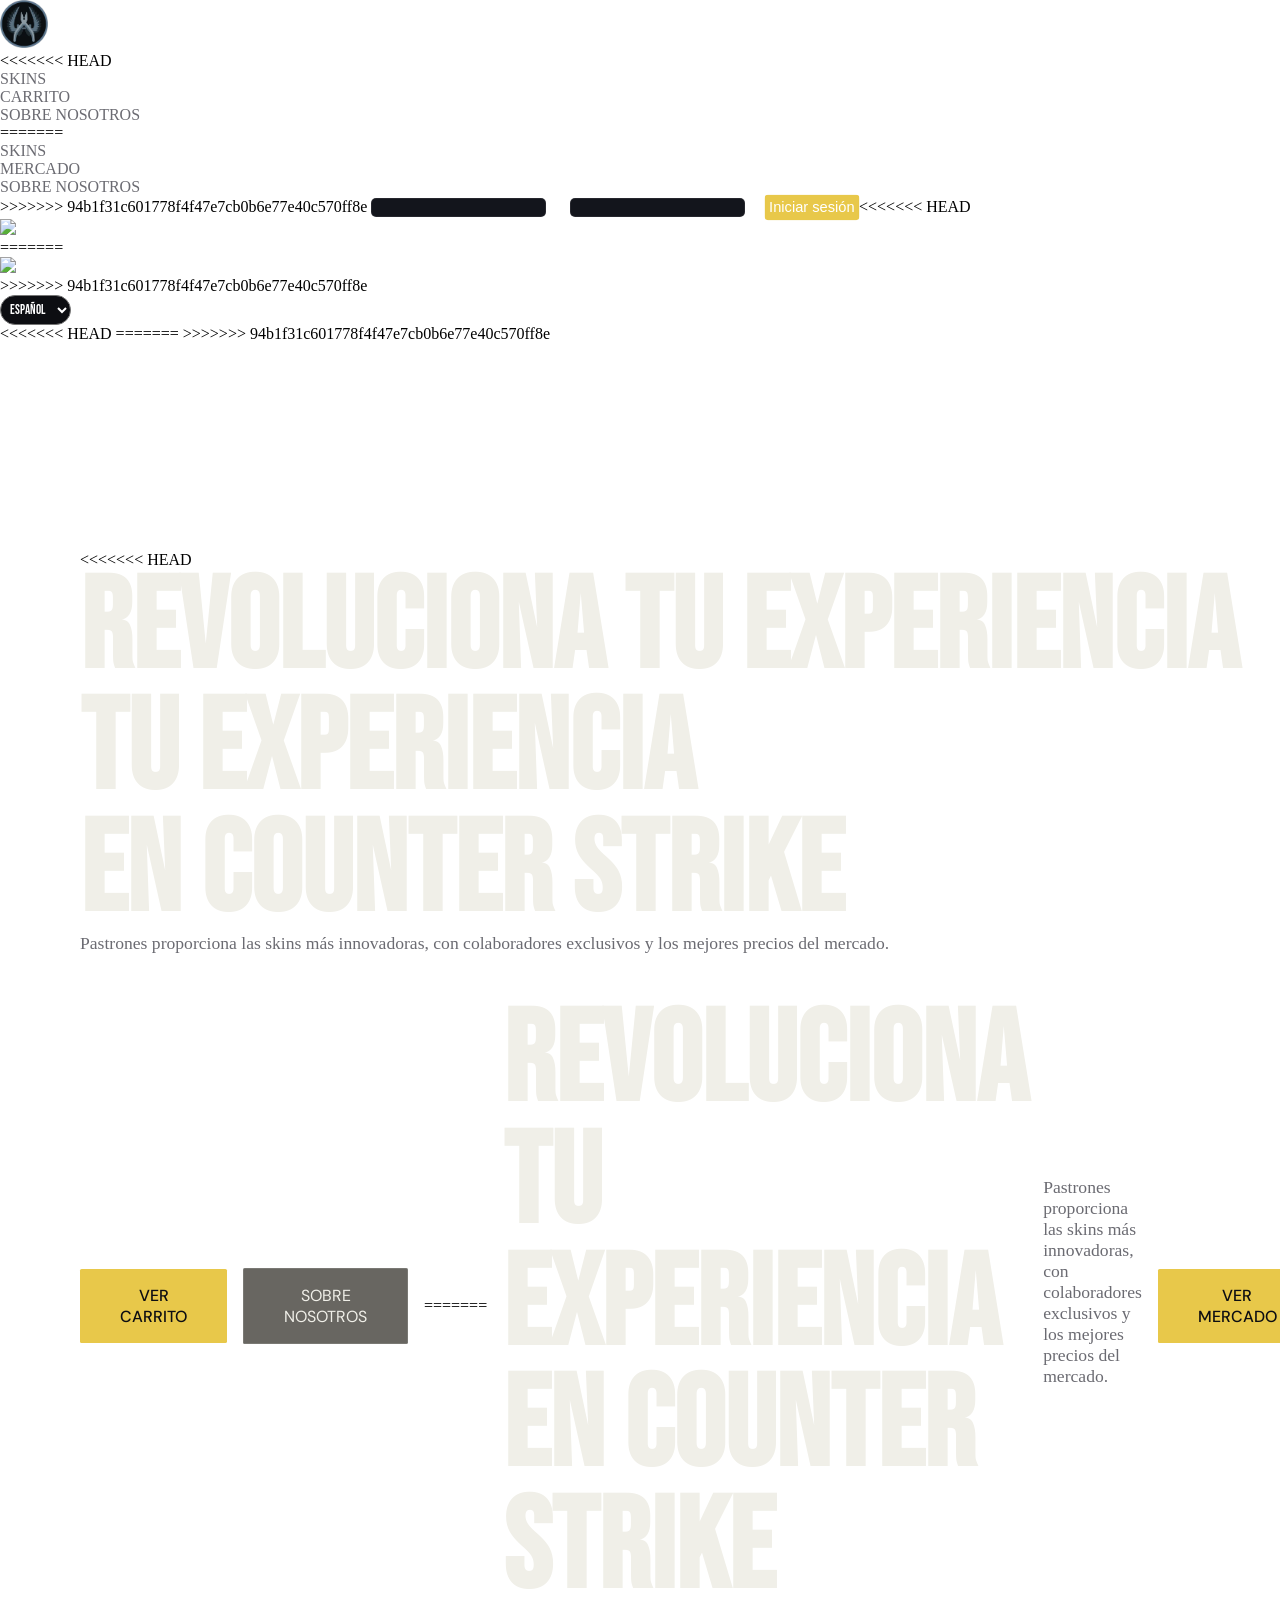
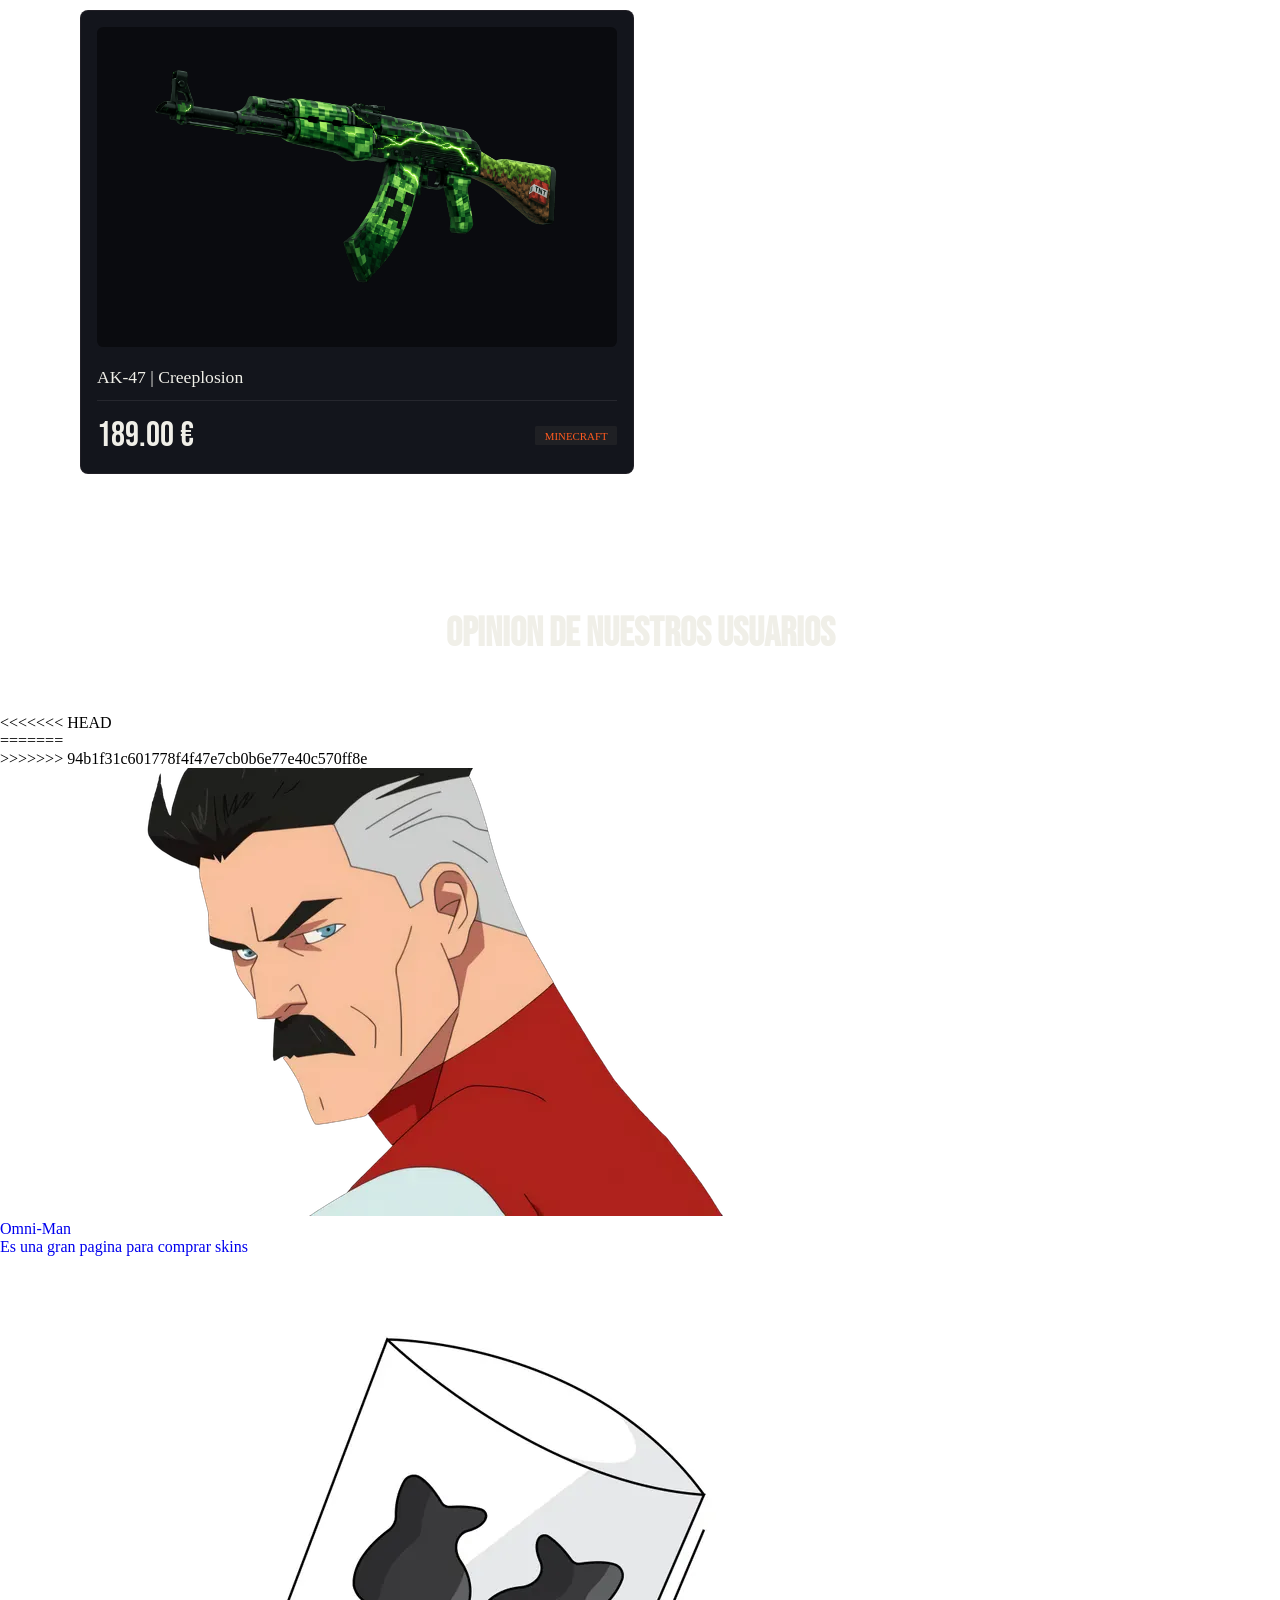
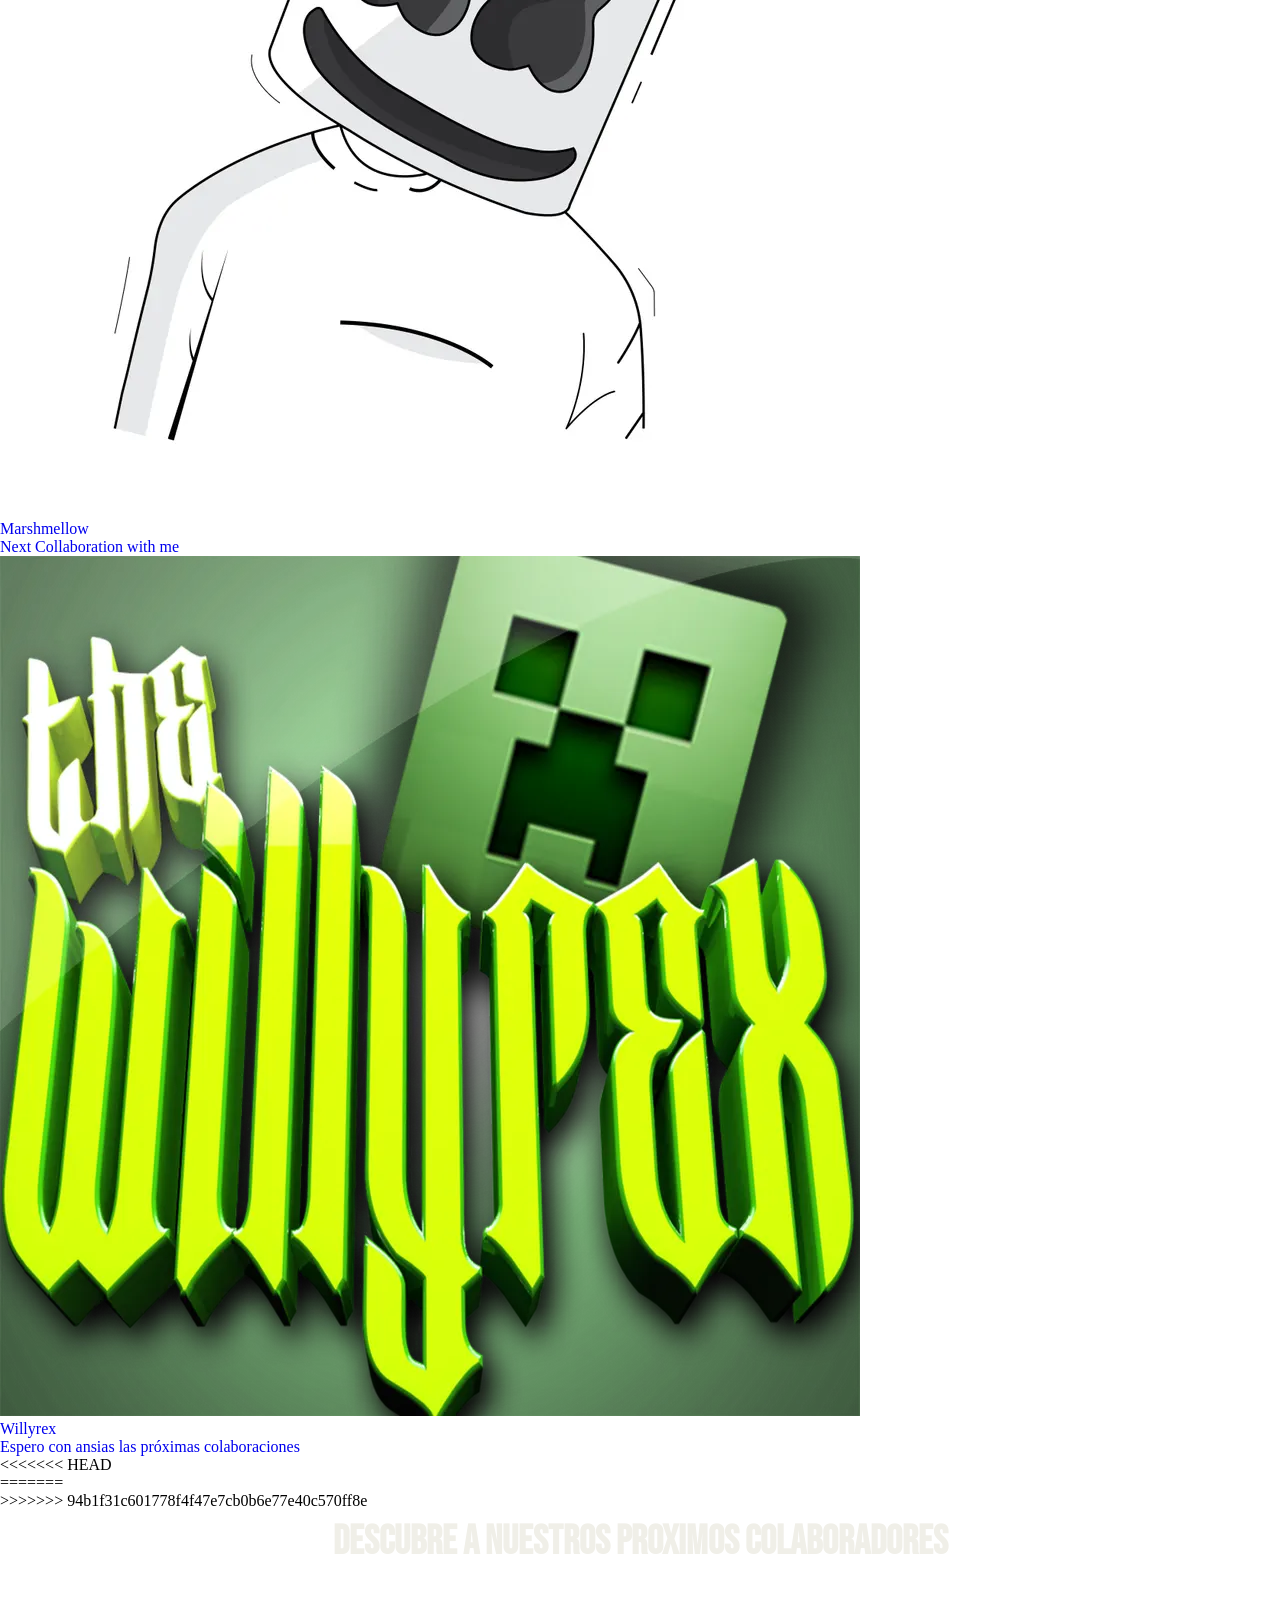
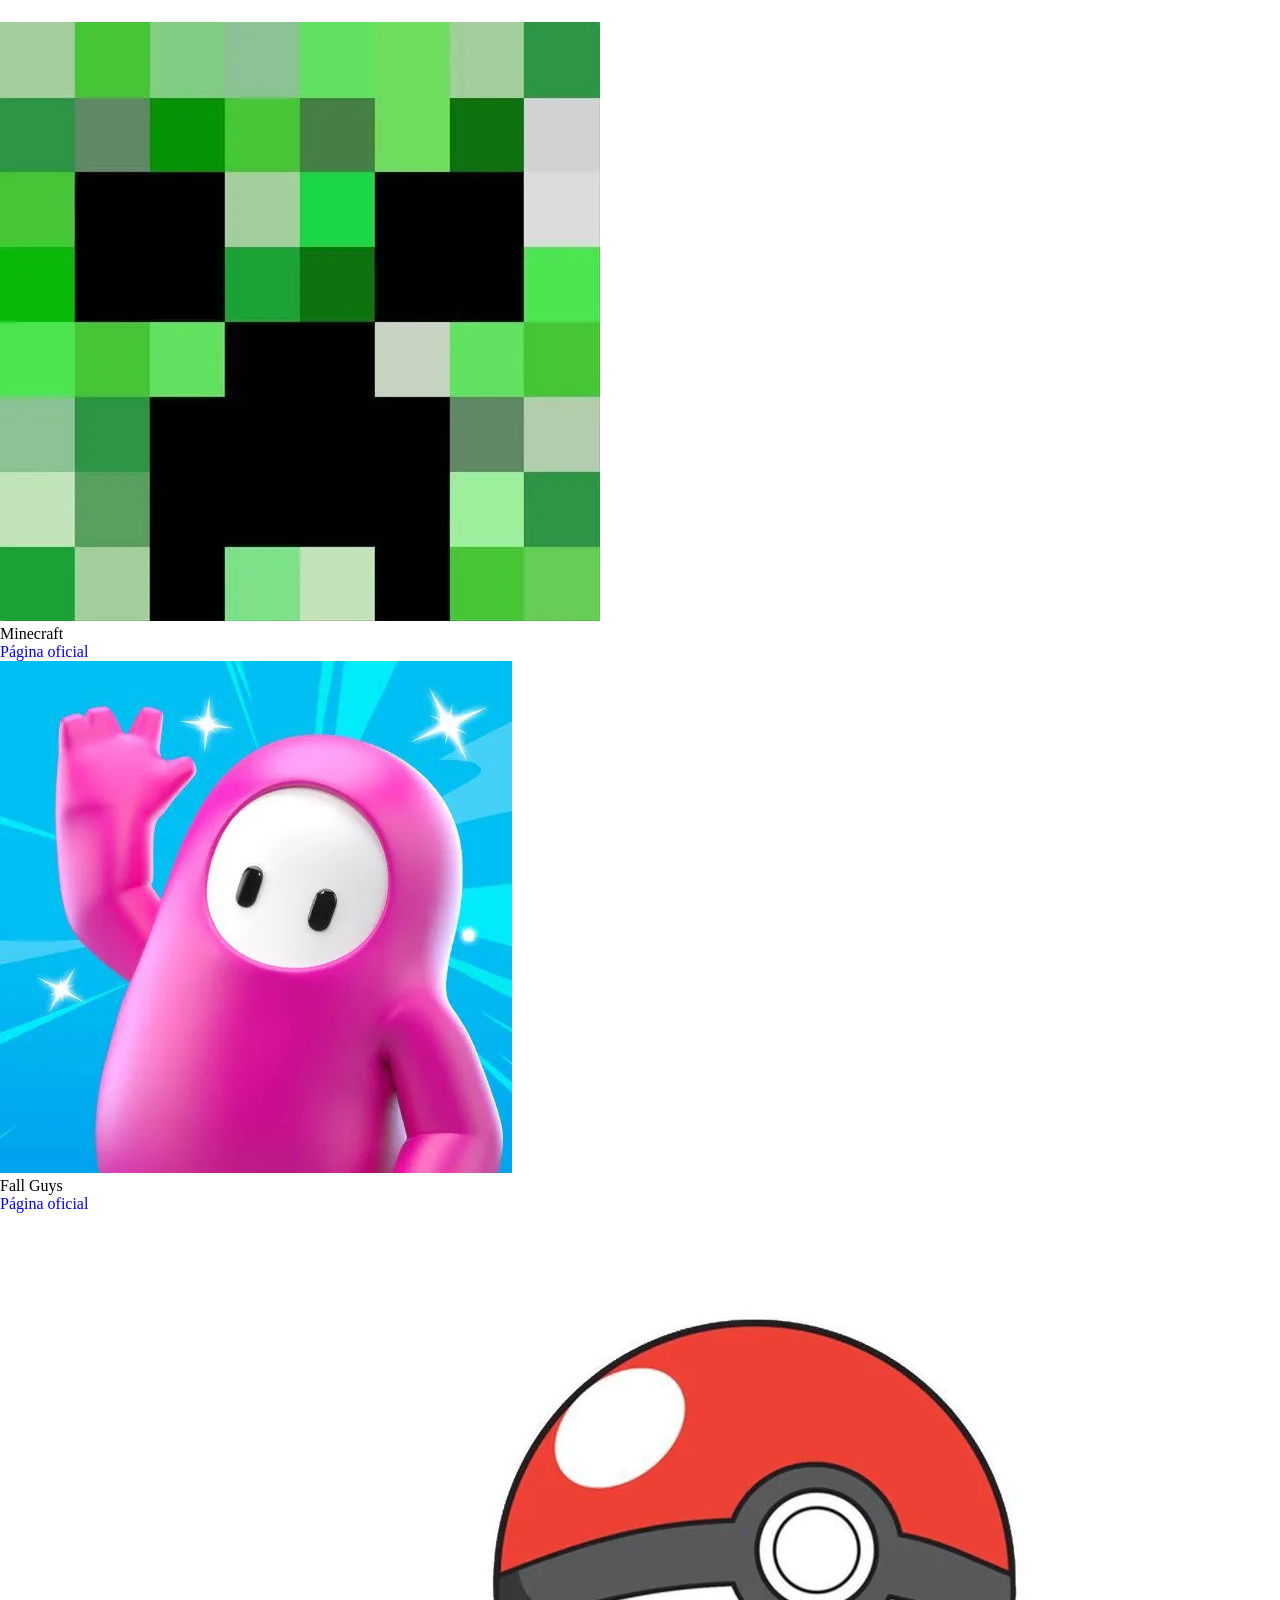
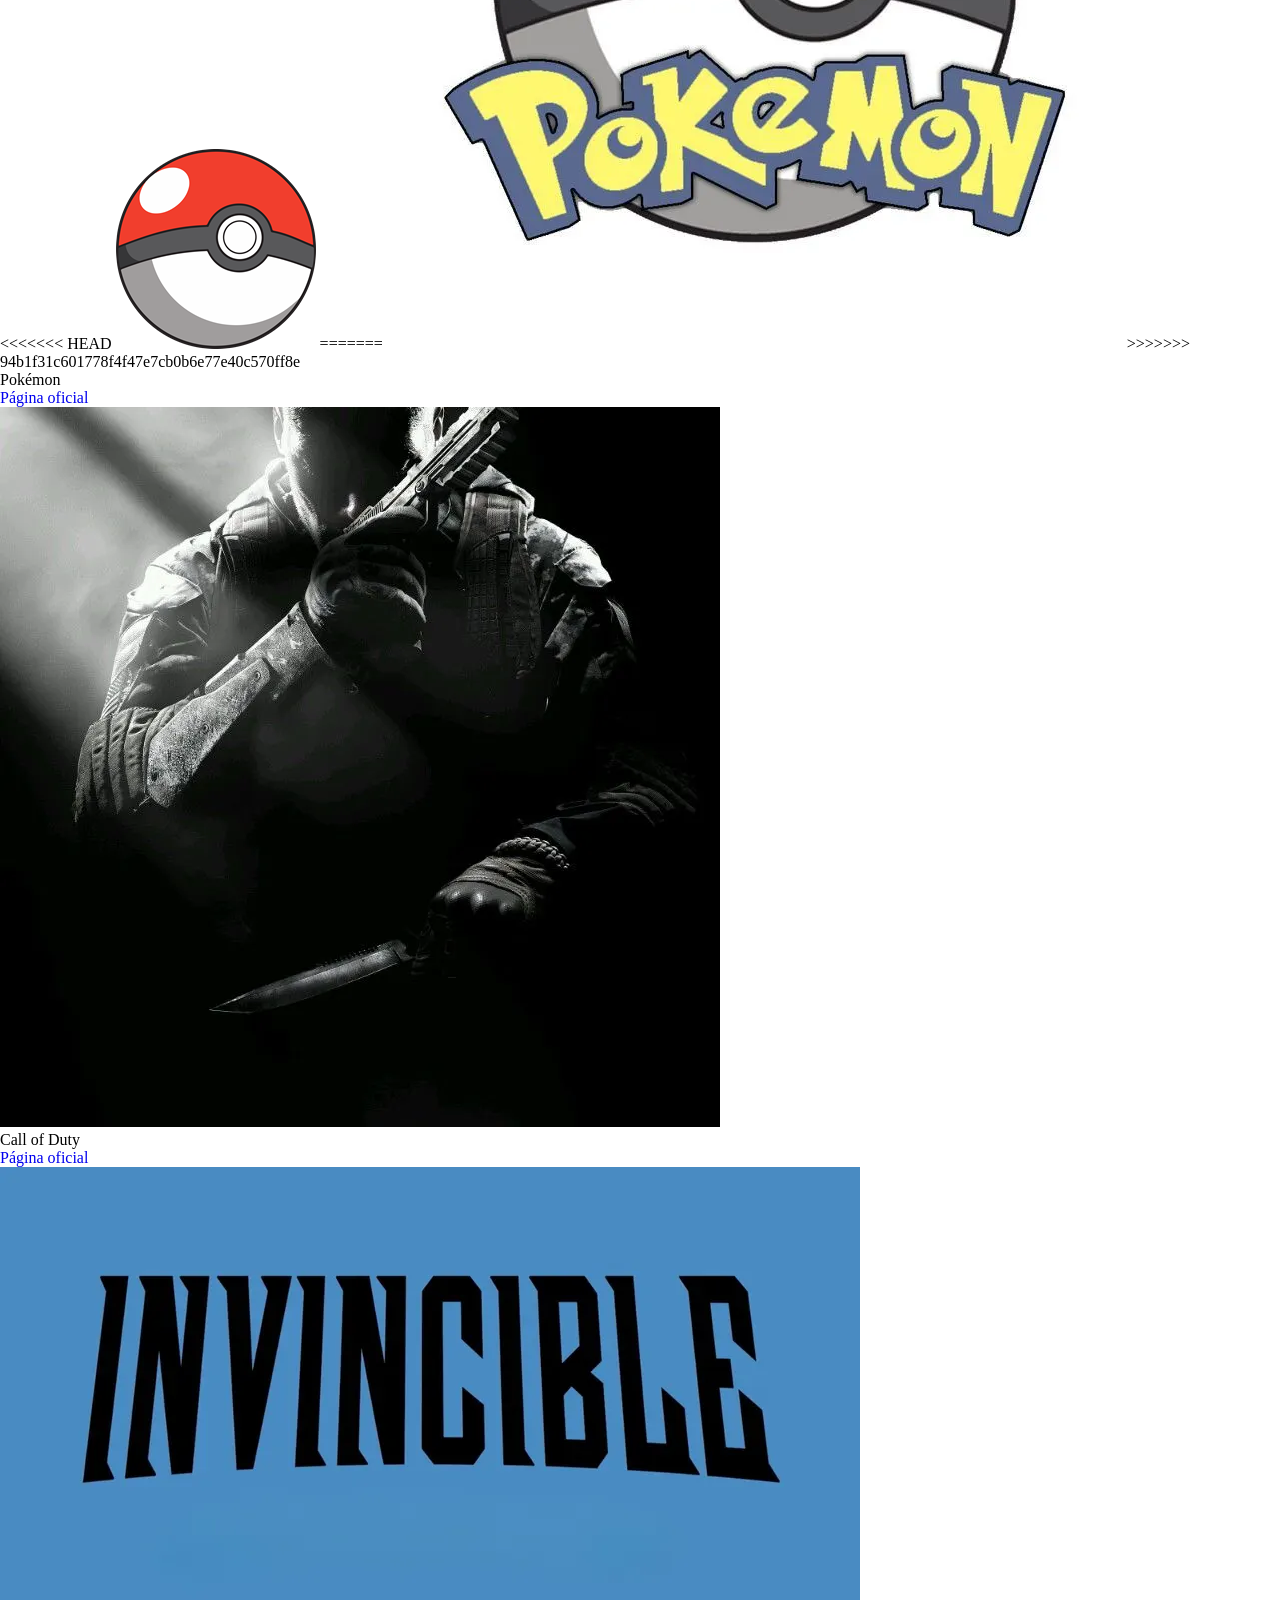
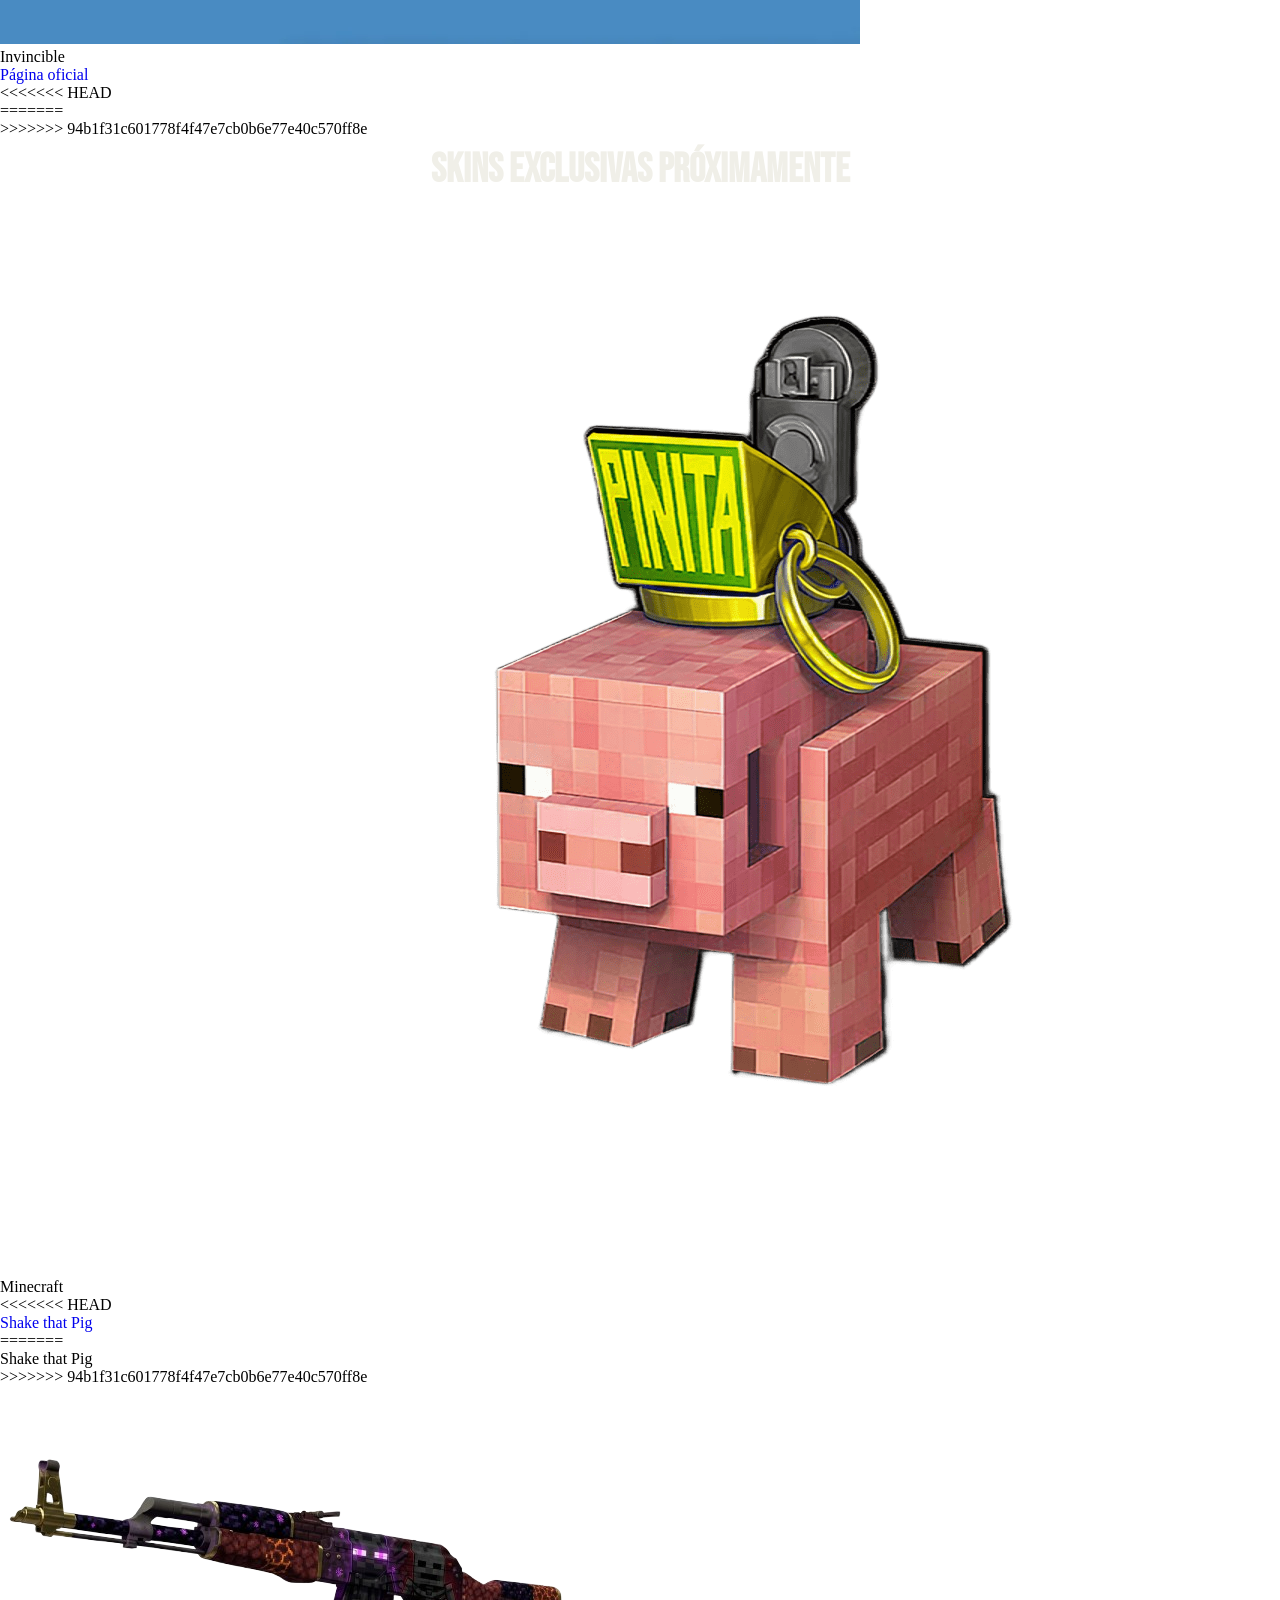
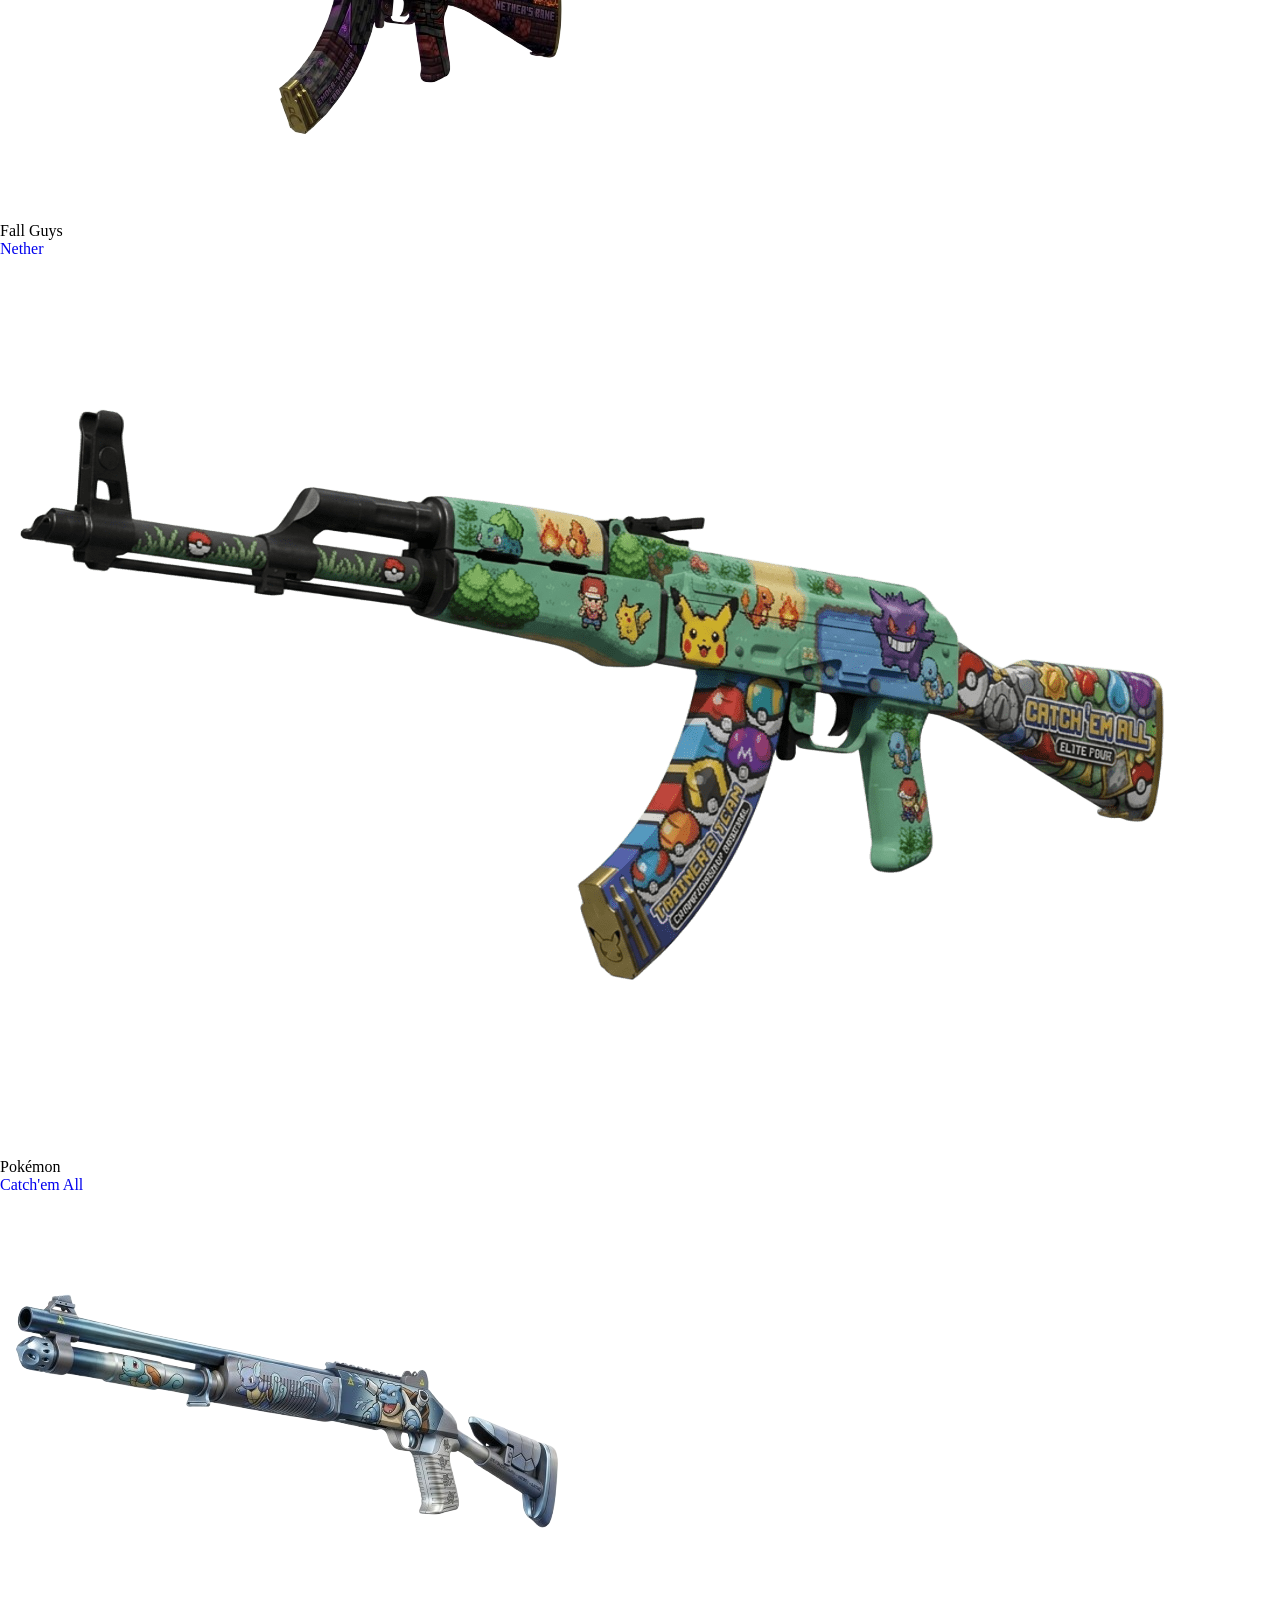
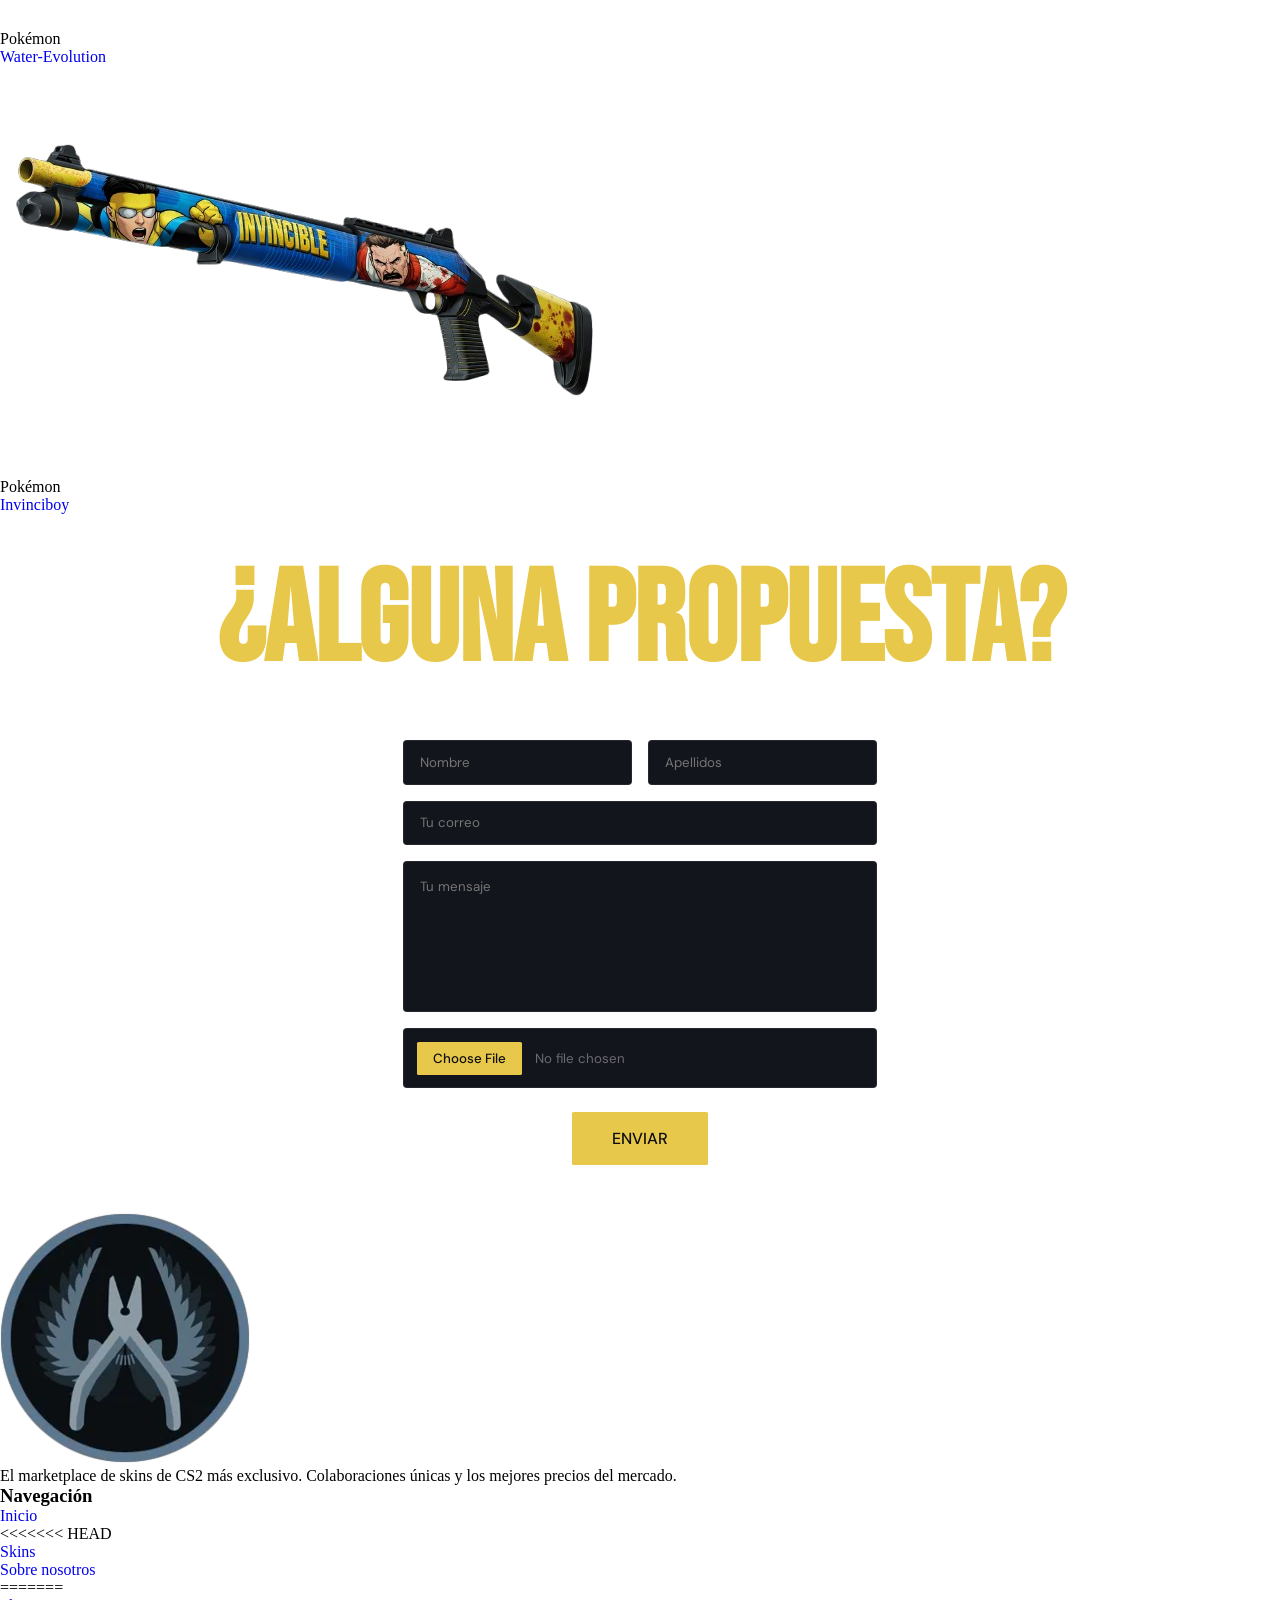
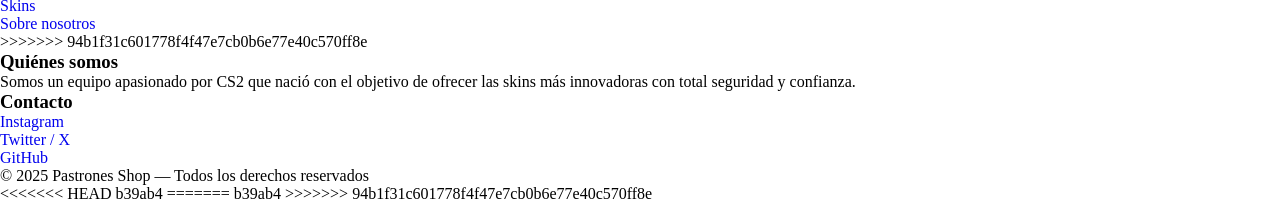
==== Downloads/HTML-Final-Project-master/index.html @ cab1a694 "Actualización del proyecto" ====
<!DOCTYPE html>
<html lang="es">

<head>
    <meta charset="UTF-8">
    <meta name="viewport" content="width=device-width, initial-scale=1.0">
    <title>Pastrones Shop</title>
    <link rel="stylesheet" href="CSS/css.css">
    <link rel="icon" type="image/png" sizes="32x32" href="img/icon/favicon.webp">
    <script src="JS/javascript.js" defer></script>
</head>

<body>
    <header>
        <a href="index.html"><img src="img/icon/favicon.webp" alt="Logo"></a>
        <nav>
            <ul>
<<<<<<< HEAD
                <li><a href="skins.html">Skins</a></li>
                <li><a href="carrito.html">Carrito</a></li>
                <li><a href="nosotros.html">Sobre nosotros</a></li>
=======
            
                <li><a href="skins.html">Skins</a></li>
                <li><a href="mercado.html">Mercado</a></li>
                <li><a href="Nostros.html">Sobre nosotros</a></li>
>>>>>>> 94b1f31c601778f4f47e7cb0b6e77e40c570ff8e
                <form id="iniciar-sesion" name="iniciar-sesion" method="post">
                    <input type="text" id="usuario">
                    <input type="password" id="contraseña-usuario" name="contraseña-usuario">
                    <button type="submit" id="boton-formulario">Iniciar sesión</button>
                </form>
<<<<<<< HEAD
                <li><a href="login.html"><img class="img-icon-sesion"
                            src="https://images.icon-icons.com/2483/PNG/512/user_icon_149851.png"></a></li>
=======
                <li><a href="Login.html"><img class="img-icon-sesion" src="https://images.icon-icons.com/2483/PNG/512/user_icon_149851.png"></a></li>
>>>>>>> 94b1f31c601778f4f47e7cb0b6e77e40c570ff8e
                <li><select name="idioma" id="idioma">
                        <option value="Español">Español</option>
                        <option value="Catalán">Catalán</option>
                        <option value="Jápones">JaDponés</option>
                        <option value="Inglés">Inglés</option>
                    </select>
                </li>
<<<<<<< HEAD
=======
                
>>>>>>> 94b1f31c601778f4f47e7cb0b6e77e40c570ff8e
            </ul>
        </nav>
    </header>

    <main>
        <section class="home-principal">
            <div>
<<<<<<< HEAD
                <h1 class="descripcion-home">Revoluciona tu Experiencia</h1>
                <h1 class="descripcion-home">tu Experiencia </h1>
                <h1 class="descripcion-home">en Counter Strike</h1>
                <p class="descripcion">Pastrones proporciona las skins más innovadoras, con colaboradores exclusivos y
                    los mejores precios del mercado.</p>
                <div class="botones">
                    <a href="carrito.html"><button class="btn-principal">Ver carrito</button></a>
                    <a href="nosotros.html"><button class="btn-secundario">Sobre nosotros</button></a>
=======
                <h1 class="descripcion-home">Revoluciona <br> tu Experiencia<br>en Counter Strike</h1>
                <p class="descripcion">Pastrones proporciona las skins más innovadoras, con colaboradores exclusivos y
                    los mejores precios del mercado.</p>
                <div class="botones">
                    <a href="mercado.html"><button class="btn-principal">Ver mercado</button></a>
                    <a href="Nostros.html"><button class="btn-secundario">Sobre nosotros</button></a>
>>>>>>> 94b1f31c601778f4f47e7cb0b6e77e40c570ff8e
                </div>
            </div>
            <div class="skin-arma">
                <div class="skin-imagen">
                    <img src="img/Skins-AK47/Creeplosion.png" alt="AK-47 Asiimov">
                </div>
                <p>AK-47 | Creeplosion</p>
                <div class="skin-descripcion">
                    <p class="skin-precio"> 189.00 €</p>
                    <p class="skin-colaboración">Minecraft</p>
                </div>
            </div>
        </section>

        <section class="opinion-usuarios">
            <h3 class="titulo">Opinion de nuestros usuarios</h3>
<<<<<<< HEAD
            <div class="div-flex-usuarios">
=======
            <div class="panel-flex-usuarios">
>>>>>>> 94b1f31c601778f4f47e7cb0b6e77e40c570ff8e
                <a href="https://www.primevideo.com/detail/0K677J96WQ96K6UY6BL15O70CO">
                    <div class="celda-usuario">
                        <div class="usuario-opinion">
                            <div class="usuario-header">
                                <img class="icono" src="img/Icono-usuarios/Omni-Man.webp" alt="">
                                <p>Omni-Man</p>
                            </div>
                            <p class="usuario-comentario">Es una gran pagina para comprar skins</p>
                        </div>
                    </div>
                </a>
                <a href="https://www.marshmellomusic.com/">
                    <div class="celda-usuario">
                        <div class="usuario-opinion">
                            <div class="usuario-header">
                                <img class="icono" src="img/Icono-usuarios/Marshmellow.webp" alt="">
                                <p>Marshmellow</p>
                            </div>
                            <p class="usuario-comentario">Next Collaboration with me</p>
                        </div>
                    </div>
                </a>
                <a href="https://www.youtube.com/TheWillyrex">
                    <div class="celda-usuario">
                        <div class="usuario-opinion">
                            <div class="usuario-header">
                                <img class="icono" src="img/Icono-usuarios/Willyrex.webp" alt="icono">
                                <p>Willyrex</p>
                            </div>
                            <p class="usuario-comentario">Espero con ansias las próximas colaboraciones</p>
                        </div>
                    </div>
                </a>
        </section>



        <section>
<<<<<<< HEAD
            <div class="div-flex">
=======
            <div class="panel-flex">
>>>>>>> 94b1f31c601778f4f47e7cb0b6e77e40c570ff8e
                <h3 class="titulo">Descubre a nuestros proximos colaboradores</h3>
                <div class="flex-colaboradores">
                    <div></div>
                    <div class="colaboradores">
                        <img class="imagenes" src="img/Minecraft.webp" alt="Colaborador 1">
                        <p>Minecraft</p>
                        <a href="https://www.minecraft.net/es-es" target="_blank">
                            <p>Página oficial</p>
                        </a>
                    </div>
                    <div class="colaboradores">
                        <img class="imagenes" src="img/FallGuys.webp" alt="Colaborador 2">
                        <p>Fall Guys</p>
                        <a href="https://www.fallguys.com/es-ES" target="_blank">
                            <p>Página oficial</p>
                        </a>
                    </div>
                    <div class="colaboradores">
<<<<<<< HEAD
                        <img class="imagenes" src="img/pokemon_logo_PNG12.png" alt="Colaborador 3">
=======
                        <img class="imagenes" src="img/Pokémon.webp" alt="Colaborador 3">
>>>>>>> 94b1f31c601778f4f47e7cb0b6e77e40c570ff8e
                        <p>Pokémon</p>
                        <a href="https://www.pokemon.com/es" target="_blank">
                            <p>Página oficial</p>
                        </a>
                    </div>
                    <div class="colaboradores">
                        <img class="imagenes" src="img/CallOfDutty.webp" alt="Colaborador 4">
                        <p>Call of Duty</p>
                        <a href="https://www.callofduty.com/es" target="_blank">
                            <p>Página oficial</p>
                        </a>
                    </div>
                    <div class="colaboradores">
                        <img class="imagenes" src="img/Invincible.webp" alt="Colaborador 5">
                        <p>Invincible</p>
                        <a href="https://www.skybound.com/invincible" target="_blank">
                            <p>Página oficial</p>
                        </a>
                    </div>
                </div>
            </div>
        </section>

        <section>
<<<<<<< HEAD
            <div class="sasd-flex">
=======
            <div class="panel-flex">
>>>>>>> 94b1f31c601778f4f47e7cb0b6e77e40c570ff8e
                <h3 class="titulo">Skins exclusivas próximamente</h3>
                <div class="flex-colaboradores">
                    <div></div>
                    <div class="colaboradores">
                        <img class="imagenes" src="img/Skin-Llavero/Pig.png" alt="Proxima Skin 1">
                        <p>Minecraft</p>
<<<<<<< HEAD
                        <a href="https://www.minecraft.net/es-es" target="_blank">
                            <p>Shake that Pig</p>
                        </a>
=======
                        <a href="https://www.minecraft.net/es-es" target="_blank"></a>
                        <p>Shake that Pig</p></a>
>>>>>>> 94b1f31c601778f4f47e7cb0b6e77e40c570ff8e
                    </div>
                    <div class="colaboradores">
                        <img class="imagenes" src="img/Skins-AK47/NetherBang.png" alt="Proxima Skin 2">
                        <p>Fall Guys</p>
                        <a href="https://www.fallguys.com/es-ES" target="_blank">
                            <p>Nether</p>
                        </a>
                    </div>
                    <div class="colaboradores">
                        <img class="imagenes" src="img/Skins-AK47/Catch'em All.png" alt="Proxima Skin 3">
                        <p>Pokémon</p>
                        <a href="https://www.pokemon.com/es" target="_blank">
                            <p>Catch'em All</p>
                        </a>
                    </div>
                    <div class="colaboradores">
                        <img class="imagenes" src="img/Skin-Escopeta/Water-Evolution.png" alt="Proxima Skin 4">
                        <p>Pokémon</p>
                        <a href="https://www.pokemon.com/es" target="_blank">
                            <p>Water-Evolution</p>
                        </a>
                    </div>
                    <div class="colaboradores">
                        <img class="imagenes" src="img/Skins-AK47/Invenciboy.png" alt="Proxima Skin 4">
                        <p>Pokémon</p>
                        <a href="https://www.pokemon.com/es" target="_blank">
                            <p>Invinciboy</p>
                        </a>
                    </div>
                </div>
            </div>
        </section>
        <section>
            <form action="https://formspree.io/f/mpqodqeg" method="POST" enctype="multipart/form-data">
                <h1>¿Alguna propuesta?</h1>
                <div class="formulario">
                    <div class="formulario-fila">
                        <input type="text" name="nombre" placeholder="Nombre" required>
                        <input type="text" name="apellidos" placeholder="Apellidos" required>
                    </div>
                    <input type="email" name="email" placeholder="Tu correo" required>
                    <textarea name="mensaje" placeholder="Tu mensaje" required></textarea>
                    <input type="file" name="upload">
                </div>
                <button type="submit" class="btn-principal">Enviar</button>
            </form>
        </section>
    </main>
    <footer>
        <div class="footer-grid">
            <div class="footer-columna">
                <img src="img/icon/favicon.webp" alt="Pastro Shop">
                <p class="footer-desc">El marketplace de skins de CS2 más exclusivo. Colaboraciones únicas y los mejores
                    precios del mercado.</p>
            </div>
            <div class="footer-columna">
                <h3 class="footer-titulo-col">Navegación</h3>
                <ul class="footer-links">
                    <li><a href="index.html">Inicio</a></li>
<<<<<<< HEAD
                    <li><a href="skins.html">Skins</a></li>
                    <li><a href="nosotros.html">Sobre nosotros</a></li>
=======
                    <li><a href="mercado.html">Skins</a></li>
                    <li><a href="Nostros.html">Sobre nosotros</a></li>
>>>>>>> 94b1f31c601778f4f47e7cb0b6e77e40c570ff8e
                </ul>
            </div>
            <div class="footer-columna">
                <h3 class="footer-titulo-col">Quiénes somos</h3>
                <p class="footer-desc">Somos un equipo apasionado por CS2 que nació con el objetivo de ofrecer las skins
                    más innovadoras con total seguridad y confianza.</p>
            </div>
            <div class="footer-columna">
                <h3 class="footer-titulo-col">Contacto</h3>
                <ul class="footer-links">
                    <li><a href="#">Instagram</a></li>
                    <li><a href="#">Twitter / X</a></li>
                    <li><a href="#">GitHub</a></li>
                </ul>
            </div>
        </div>
        <div class="footer-abajo">
            <p class="footer-texto">© 2025 Pastrones Shop — Todos los derechos reservados</p>
        </div>
    </footer>
<<<<<<< HEAD
    b39ab4
=======
b39ab4
>>>>>>> 94b1f31c601778f4f47e7cb0b6e77e40c570ff8e
---- Downloads/HTML-Final-Project-master/CSS/css.css ----
@import url('https://fonts.googleapis.com/css2?family=Bebas+Neue&family=DM+Sans:wght@300;400;500&display=swap');

/*Usado en: index, mercado, nosotros, skins*/

* {
    margin: 0;
    padding: 0;
}

<<<<<<< HEAD
.main-login {
    padding: 0px;
    margin: 0;
}

footer {
    padding: 0px;
}

=======
>>>>>>> 94b1f31c601778f4f47e7cb0b6e77e40c570ff8e
body {
    background-color: #0d0e12;
    font-family: 'DM Sans', sans-serif;
    color: #f0efe8;
}

body::-webkit-scrollbar {
    display: none;
}

a {
    text-decoration: none;
}

main {
    padding-top: 5rem;
}

/*----------Header y navegación----------*/
/*Usado en: index, mercado, nosotros, skins*/
#boton-formulario {
    padding: 3px;
}

<<<<<<< HEAD
.descripcion-home:first-child {
    margin: 0px;
    padding-top: 0.7rem;
    margin-right: 1.5rem;
}

.descripcion-home {
    margin: 0px;
}

=======
>>>>>>> 94b1f31c601778f4f47e7cb0b6e77e40c570ff8e
.img-icon-sesion {
    display: none;
}

form input {
    font-family: 'DM Sans', sans-serif;
    background-color: #13151c;
    border: 1px solid rgba(255, 255, 255, 0.08);
    border-radius: 0.25rem;
    color: #f0efe8;
    font-family: 'DM Sans', sans-serif;
    padding-left: 1rem;
}

select {
    padding: 0.3rem;
    border-radius: 1.5rem;
    background-color: #0d0e12;
    color: white;
    font-family: 'Bebas Neue', sans-serif;
    cursor: pointer;
}

select>option {
    color: #ffffff;
    border-radius: 0.1rem;
    font-family: 'Bebas Neue', sans-serif;
    transition-property: color;
    transition-duration: 0.3s;
}

option:disabled {
    color: #3a3a3a;
}

.en-construccion {
    text-align: center;
    animation-name: aparecer;
    animation-duration: 0.8s;
    animation-timing-function: ease;
    animation-fill-mode: both;
<<<<<<< HEAD
    height: 100vh;
}

.en-construccion .btn-secundario {
margin-top: 5rem;
}


=======
}

>>>>>>> 94b1f31c601778f4f47e7cb0b6e77e40c570ff8e
header {
    display: flex;
    align-items: center;
    justify-content: space-between;
    position: sticky;
    padding: 1.2rem 3rem;
    border-bottom: 1px solid rgba(255, 255, 255, 0.08);
    top: 0;
    background-color: #08090a;
    animation-name: aparecer;
    animation-duration: 0.6s;
    animation-timing-function: ease;
    animation-fill-mode: both;
    z-index: 10;
}

header img {
    width: 3rem;
}

nav ul {
<<<<<<< HEAD
    align-items: center;
=======
>>>>>>> 94b1f31c601778f4f47e7cb0b6e77e40c570ff8e
    display: flex;
    list-style: none;
    gap: 2.5rem;
}

nav a {
    color: #6b6b72;
    font-size: 1rem;
    text-transform: uppercase;
    transition-property: color;
    transition-duration: 0.3s;
}

nav a:hover {
    color: #f0efe8;
}

header #iniciar-sesion {
    display: inline;
    padding: 0;
}

header #iniciar-sesion input {
    margin-right: 20px;
    border-radius: 5px;
}

#boton-formulario {
    border-radius: 3px;
}

/*----------Sección principal (home)----------*/

.home-principal {
    display: flex;
    align-items: center;
    justify-content: space-between;
    padding: 8rem 5rem;
    animation-name: aparecer;
    animation-duration: 0.8s;
    animation-timing-function: ease;
    animation-fill-mode: both;
}

h1 {
    font-family: 'Bebas Neue', sans-serif;
    font-size: 8rem;
    line-height: 0.95;
    margin-bottom: 2rem;
    color: #f0efe8;
}

.descripcion {
    color: #6b6b72;
    font-size: 1.1rem;
    margin-bottom: 3rem;
    width: 60%;
}

/*----------Botones----------*/
/*Usado en: index, formulario*/

.botones {
    display: flex;
    gap: 1rem;
    align-items: center;
}

.btn-principal,
.btn-secundario {
    padding: 1rem 2.5rem;
    font-family: 'DM Sans', sans-serif;
    font-size: 1rem;
    text-transform: uppercase;
    border-radius: 0.1rem;
    transition-property: all;
    transition-duration: 0.3s;
    cursor: pointer;
}

.btn-principal,
#iniciar-sesion button {
    background-color: #e8c84a;
    color: #0d0e12;
    border: none;
    font-weight: 500;
}

.btn-principal:hover,
#iniciar-sesion button {
    border: 1px solid rgba(232, 200, 74, 0.3);
    scale: 1.1;
    color: #ffffff;
}

.btn-secundario {
    background-color: #686661;
    color: #f0efe8;
    border: 1px solid rgba(255, 255, 255, 0.12);
}

.btn-secundario:hover {
    border: 1px solid rgba(232, 200, 74, 0.3);
    scale: 1.1;
    color: #0d0e12;
}

/*----------Tarjeta de skin/arma----------*/
/*Usado en: index, mercado*/

.skin-arma {
    background-color: #13151c;
    border: 1px solid rgba(184, 157, 157, 0.08);
    border-radius: 0.5rem;
    padding: 1rem;
    width: 30%;
    transition-property: border, scale;
    transition-duration: 0.3s;
}

.skin-arma:hover {
    border: 1px solid rgba(232, 200, 74, 0.3);
    cursor: pointer;
    scale: 1.1;
}

.skin-imagen {
    background-color: #0a0b0f;
    border-radius: 0.4rem;
    height: 20rem;
    display: flex;
    align-items: center;
    justify-content: center;
    margin-bottom: 1.2rem;
}

.skin-imagen img {
    width: 80%;
    height: 90%;
}

.skin-arma>p {
    font-size: 1.1rem;
    color: #f0efe8;
    margin-bottom: 0.8rem;
}

.skin-descripcion {
    display: flex;
    align-items: center;
    justify-content: space-between;
    padding-top: 0.8rem;
    border-top: 1px solid rgba(255, 255, 255, 0.08);
}

.skin-precio {
    font-family: 'Bebas Neue', sans-serif;
    font-size: 2.2rem;
    color: #f0efe8;
}

.skin-colaboración {
    background-color: rgba(44, 43, 43, 0.514);
    color: #ff5a1f;
    font-size: 0.68rem;
    text-transform: uppercase;
    padding: 0.2rem 0.6rem;
    border-radius: 0.1rem;
    box-sizing: border-box;
}

/*----------Formulario----------*/
/*Usado en: index*/

form {
    display: flex;
    flex-direction: column;
    align-items: center;
    gap: 1.5rem;
    padding: 3rem;
    animation-name: aparecer;
    animation-duration: 0.8s;
    animation-timing-function: ease;
    animation-fill-mode: both;
}

form h1 {
    text-align: center;
    color: #e8c84a;
}

.formulario {
    display: flex;
    flex-direction: column;
    gap: 1rem;
    width: 40%;
}

.formulario-fila {
    display: flex;
    gap: 1rem;
    width: 100%;
}

.formulario-fila input,
.formulario input[type="email"],
.formulario textarea {
    box-sizing: border-box;
    background-color: #13151c;
    border: 1px solid rgba(255, 255, 255, 0.08);
    border-radius: 0.25rem;
    color: #f0efe8;
    font-family: 'DM Sans', sans-serif;
    padding-left: 1rem;
    width: 100%;
}

.formulario-fila input,
.formulario input[type="email"] {
    height: 2.8rem;
}

.formulario textarea {
    height: 9.4rem;
    padding-top: 1rem;
    resize: none;
}

.formulario input[type="file"] {
    box-sizing: border-box;
    color: #6b6b72;
    font-family: 'DM Sans', sans-serif;
    padding: 0.8rem;
    background-color: #13151c;
    border: 1px solid rgba(255, 255, 255, 0.08);
    border-radius: 0.25rem;
    width: 100%;
    cursor: pointer;
    transition-property: all;
    transition-duration: 0.3s;
    display: block;
}

.formulario input[type="file"]::file-selector-button {
    background-color: #e8c84a;
    color: #0d0e12;
    border: none;
    padding: 0.5rem 1rem;
    border-radius: 0.1rem;
    cursor: pointer;
    font-family: 'DM Sans', sans-serif;
    font-weight: 500;
    margin-right: 0.8rem;
    transition-property: all;
    transition-duration: 0.3s;
}

.formulario input[type="file"]::file-selector-button:hover {
    background-color: #f0efe8;
    color: #0d0e12;
    scale: 1.1;
}

.titulo {
    font-family: 'Bebas Neue', sans-serif;
    font-size: 2.5rem;
    padding: 0.5rem;
    color: #f0efe8;
    text-align: center;
    margin-bottom: 3rem;
}

<<<<<<< HEAD
.div-flex {
=======
.panel-flex {
>>>>>>> 94b1f31c601778f4f47e7cb0b6e77e40c570ff8e
    padding: 2rem;
    border-top: 1px solid rgba(255, 255, 255, 0.06);
    animation-name: aparecer;
    animation-duration: 0.8s;
    animation-timing-function: ease;
    animation-fill-mode: both;
    width: 100%;
}

<<<<<<< HEAD
.div-flex-skins {
    display: flex;
    flex-wrap: wrap;
=======
.panel-flex-skins {
    display: flex;
    grid-template-columns: 1fr 1fr 1fr 1fr;
    flex-wrap: wrap;

>>>>>>> 94b1f31c601778f4f47e7cb0b6e77e40c570ff8e
    gap: 2rem;
    padding: 2rem 3rem 2rem 3rem;
    width: 69%;
    border-top: 1px solid rgba(255, 255, 255, 0.06);
    animation-name: aparecer;
    animation-duration: 0.8s;
    animation-timing-function: ease;
    animation-fill-mode: both;
}



.colaboradores-principal {
    animation-name: aparecer;
    animation-duration: 0.8s;
    animation-timing-function: ease;
    animation-fill-mode: both;
}

/*----------Sección de opiniones de usuarios----------*/
/*Usado en: index*/

<<<<<<< HEAD
.div-flex-usuarios {
=======
.panel-flex-usuarios {
>>>>>>> 94b1f31c601778f4f47e7cb0b6e77e40c570ff8e
    border-top: 1px solid rgba(255, 255, 255, 0.06);
    display: flex;
    flex-wrap: wrap;
    flex-direction: row;
    gap: 1.5rem;
    padding: 2rem 5rem;
    justify-content: center;
    animation-name: aparecer;
    animation-duration: 0.8s;
    animation-timing-function: ease;
    animation-fill-mode: both;
}

.celda-usuario {
    align-self: center;
    background-color: #13151c;
    border: 1px solid rgba(255, 255, 255, 0.06);
    border-radius: 0.5rem;
    padding: 2rem;
    margin: 1.25rem;
    width: 12.5rem;
    transition-property: all;
    transition-duration: 0.3s;
}

.celda-usuario:hover {
    border: 1px solid rgba(232, 200, 74, 0.3);
    cursor: pointer;
    scale: 1.1;
}

.usuario-opinio,
.usuario-header {
    display: flex;
    flex-direction: column;
    gap: 0.5rem;
}

.usuario-header img {
    width: 2.8rem;
    height: 2.8rem;
    border-radius: 50%;
}

.usuario-header p {
    color: #f0efe8;
    font-weight: 500;
    margin: 0;
    padding: 0;
}

.usuario-comentario {
    color: #6b6b72;
    margin: 0;
    padding: 0;
    text-transform: none;
}

/*----------Sección de colaboradores----------*/
/*Se usa en: index*/

.flex-colaboradores {
    display: flex;
    flex-wrap: wrap;
    gap: 0.5rem;
    align-items: center;
    justify-content: center;
}

.colaboradores {
    background-color: #13151c;
    border: 1px solid rgba(255, 255, 255, 0.06);
    border-radius: 0.5rem;
    padding: 2rem;
    margin: 1.25rem;
    text-align: center;
    transition-property: all;
    transition-duration: 0.3s;
}

.colaboradores:hover {
    border: 1px solid rgba(232, 200, 74, 0.3);
    cursor: pointer;
    scale: 0.9;
}

.colaboradores p {
    text-transform: uppercase;
    font-family: 'DM Sans', sans-serif;
    color: #f0efe8;
    padding: 1.25rem;
}

.colaboradores p:last-child {
    transition-property: all;
    transition-duration: 0.3s;
    padding: 0;
}

.colaboradores p:last-child:hover {
    scale: 0.9;
}

.colaboradores .imagenes {
    width: 18.75rem;
    height: 18.75rem;
}

.pagina-colaboradores {
    color: #f0efe8;
    padding: 1.25rem;
}

/*----------Sobre nosotros----------*/
/*Se usa en: nosotros*/

.descripcion-empresa {
    display: grid;
    grid-template-columns: repeat(2, 1fr);
    animation-name: aparecer;
    animation-duration: 0.8s;
    animation-timing-function: ease;
    animation-fill-mode: both;
    padding-left: 25%;
    margin-bottom: 7.5rem;
}

.descripcion-empresa p {
    width: 55%;
}

.descripcion-empresa p:nth-last-child(2) {
    margin-top: 4.5rem;
}

.nosotros-title {
    color: #e8c84a;
    text-align: center;
    animation-name: aparecer;
    animation-duration: 0.8s;
    animation-timing-function: ease;
    animation-fill-mode: both;
}

.flex-fundadores {
    display: flex;
    justify-content: center;
    flex-flow: row wrap;
<<<<<<< HEAD
    margin-bottom: 15rem;
=======
>>>>>>> 94b1f31c601778f4f47e7cb0b6e77e40c570ff8e
}

.flex-fundador {
    display: flex;
    flex-flow: column wrap;
    justify-content: center;
    align-items: center;
}

.flex-fundador:nth-child(1) {
    animation-name: aparecer;
    animation-duration: 0.8s;
    animation-timing-function: ease;
    animation-fill-mode: both;
    animation-delay: 0.1s;
}

.flex-fundador:nth-child(2) {
    animation-name: aparecer;
    animation-duration: 0.8s;
    animation-timing-function: ease;
    animation-fill-mode: both;
    animation-delay: 0.3s;
}

.flex-fundadores img {
    padding: 1.25rem;
    border: 1px solid rgb(186, 167, 167);
    width: 9.4rem;
    height: 9.4rem;
    border-style: dashed;
    border-radius: 50%;
    animation-name: aparecer;
    animation-duration: 0.8s;
    animation-timing-function: ease;
    animation-fill-mode: both;
    transition-property: all;
    transition-duration: 0.3s;
}

.flex-fundadores img:hover {
    border: 1px solid rgba(232, 200, 74, 0.3);
    cursor: pointer;
    scale: 1.1;
}

details {
<<<<<<< HEAD
    margin-top: 2rem;
    margin-bottom: 2rem;

=======
    margin: 1.5rem;
>>>>>>> 94b1f31c601778f4f47e7cb0b6e77e40c570ff8e
    padding: 1.5rem;
    border-radius: 1.5rem;
    background-color: #13151c;
    border: 1px solid rgba(255, 255, 255, 0.06);
    transition-property: all;
    transition-duration: 0.3s;
    width: 60%;
    text-align: center;
}

details:hover {
    border: 1px solid rgba(232, 200, 74, 0.3);
    cursor: pointer;
    scale: 1.1;
}

details p {
    padding-top: 1.5rem;
    width: 100%;
    text-align: justify;
    padding-bottom: 1rem;
    border-bottom: 1px solid rgb(47, 44, 44);
}

summary {
    font-family: 'Bebas Neue', sans-serif;
    font-size: 1.2rem;
    cursor: pointer;
    color: #f0efe8;
}

.redes-sociales img {
    margin-top: 1.5rem;
    width: 12vh;
    height: 12vh;
    margin-right: 1.5rem;
}

/*----------Footer----------*/
/*Usado en: index, mercado, nosotros, skins*/

footer {
    border-top: 1px solid rgba(255, 255, 255, 0.08);
    margin-top: 4rem;
<<<<<<< HEAD
    padding: 3rem 0rem 1.5rem 5rem;
=======
    padding: 3rem 5rem 1.5rem 5rem;
>>>>>>> 94b1f31c601778f4f47e7cb0b6e77e40c570ff8e
    animation-name: aparecer;
    animation-duration: 0.8s;
    animation-timing-function: ease;
    animation-fill-mode: both;
}

.footer-grid {
    display: flex;
    justify-content: space-between;
<<<<<<< HEAD
    align-items: center;
    gap: 2rem;

=======
    gap: 2rem;
    margin-bottom: 3rem;
>>>>>>> 94b1f31c601778f4f47e7cb0b6e77e40c570ff8e
}

.footer-columna {
    display: flex;
    flex-direction: column;
<<<<<<< HEAD
    gap: 2rem;
    width: 22%;
    margin-bottom: 2rem;
}

=======
    gap: 1rem;
    width: 22%;
}

.footer-logo {
    font-family: 'Bebas Neue', sans-serif;
    font-size: 2rem;
    color: #e8c84a;
}
>>>>>>> 94b1f31c601778f4f47e7cb0b6e77e40c570ff8e

.footer-titulo-col {
    font-family: 'Bebas Neue', sans-serif;
    font-size: 1.1rem;
    text-transform: uppercase;
    color: #f0efe8;
}

.footer-desc {
    color: #6b6b72;
}

.footer-links {
    display: flex;
    flex-direction: column;
    list-style: none;
    gap: 0.8rem;
}

.footer-columna img {
    align-self: center;
<<<<<<< HEAD
    height: 7rem;
    width: 7rem;
=======
    height: 50%;
    width: 50%;
>>>>>>> 94b1f31c601778f4f47e7cb0b6e77e40c570ff8e
}

.footer-links a {
    color: #6b6b72;
    font-size: 1rem;
    text-transform: uppercase;
    transition-property: color;
    transition-duration: 0.3s;
}

.footer-links a:hover {
    color: #fffffd;
}

.footer-abajo {
    border-top: 1px solid rgba(255, 255, 255, 0.08);
    padding-top: 1.5rem;
    text-align: center;
}

.footer-texto {
    color: #6b6b72;
    font-size: 1rem;
}

/*----------Aside y skins----------*/
/*Se usa en: mercado.html*/

aside {
    display: flex;
    float: left;
    position: sticky;
    top: 120px;
    margin-top: 1.25rem;
    margin-left: 1.5rem;
    margin-right: 1rem;
    margin-bottom: 1.5rem;
    width: 19%;
    background-color: #13151c;
    padding: 1.5rem;
    border-radius: 0.75rem;
    border: 1px solid rgba(255, 255, 255, 0.06);
    animation-name: aparecer;
    animation-duration: 0.8s;
    animation-timing-function: ease;
    animation-fill-mode: both;
    animation-delay: 0.2s;
    flex-direction: column;
    gap: 1.5rem;
}

aside h2 {
    font-family: 'Bebas Neue', sans-serif;
    font-size: 1.5rem;
    color: #e8c84a;
    text-align: center;
}

aside input[type="search"] {
    background-color: #0a0b0f;
    border: 1px solid rgba(255, 255, 255, 0.08);
    border-radius: 0.25rem;
    color: #f0efe8;
    font-family: 'DM Sans', sans-serif;
    padding: 0.5rem 0.8rem;
    width: 100%;
}

.aside-busqueda {
    border-top: 1px solid rgba(255, 255, 255, 0.06);
    padding-top: 1rem;
}

.aside-titulo {
    font-family: 'Bebas Neue', sans-serif;
    font-size: 1.1rem;
    color: #f0efe8;
    margin-bottom: 0.8rem;
}

.aside-lista {
    list-style: none;
    display: flex;
    flex-direction: column;
    gap: 0.5rem;
}

.aside-lista a {
    color: #6b6b72;
    font-size: 1rem;
    text-transform: uppercase;
    transition-property: color;
    transition-duration: 0.3s;
}

aside select,
aside input[type="number"] {
    background-color: #0a0b0f;
    border: 1px solid rgba(255, 255, 255, 0.08);
    border-radius: 0.25rem;
    color: #f0efe8;
    font-family: 'DM Sans', sans-serif;
    font-size: 1rem;
    padding: 0.8rem;
    width: 95%;
    cursor: pointer;
}

.aside-lista a:hover {
    color: #e8e7e7;
}

.skin-arma-skins {
    background-color: #13151c;
    border: 1px solid rgba(82, 39, 39, 0.555);
    border-radius: 0.5rem;
    padding: 1rem;
<<<<<<< HEAD
    width: 30%;
=======
    width: 25%;
>>>>>>> 94b1f31c601778f4f47e7cb0b6e77e40c570ff8e
    transition-property: all;
    transition-duration: 0.3s;
}

.skin-arma-skins:hover {
    border: 1px solid rgba(232, 200, 74, 0.3);
    cursor: pointer;
    scale: 0.9;
}

.img-carrito {
    background-color: #0a0b0f;
    float: right;
    width: 5rem;
    border: solid rgba(245, 222, 179, 0.377) 0.5px;
    border-radius: 2px;
}

/*Login*/
.pagina-login {
<<<<<<< HEAD
    background-image: url('https://wallup.net/wp-content/uploads/2018/03/19/583093-Counter-Strike_Global_Offensive-Counter-Strike-748x468.jpg');
    background-size: cover;
    border: 1px solid rgba(255, 255, 255, 0.06);
    border-radius: 0.75rem;
    display: flex;
    justify-content: center;
    align-items: center;
    height: 100vh;
    margin: auto;
=======
    display: flex;
    justify-content: center;
    align-items: center;
    min-height: 100vh;
>>>>>>> 94b1f31c601778f4f47e7cb0b6e77e40c570ff8e
}

.login {
    display: flex;
    flex-direction: column;
    gap: 1rem;
    width: 40%;
    align-items: center;
}

.login h1 {
    font-size: 5rem;
    font-family: 'Bebas Neue', sans-serif;
    color: #e8c84a;
    text-align: center;
    margin: 0;
}

.login input[type="text"],
.login input[type="password"] {
    background-color: #13151c;
    border: 1px solid rgba(255, 255, 255, 0.08);
    border-radius: 0.25rem;
    color: #f0efe8;
    padding-left: 1rem;
<<<<<<< HEAD
    width: 55%;
=======
    width: 100%;
>>>>>>> 94b1f31c601778f4f47e7cb0b6e77e40c570ff8e
    height: 2.8rem;
    box-sizing: border-box;
}

.login .btn-login {
    width: 50%;
    height: 2.8rem;
<<<<<<< HEAD
=======

>>>>>>> 94b1f31c601778f4f47e7cb0b6e77e40c570ff8e
    border: none;
    border-radius: 4px;
    background-color: #e8c84a;
    color: #0d0e12;

    font-family: 'DM Sans', sans-serif;
    font-weight: 500;
    font-size: 1rem;
    text-transform: uppercase;

    cursor: pointer;

    align-self: center;
}

.login .btn-login:hover {
    opacity: 0.9;
}

<<<<<<< HEAD
/*----------Carrito----------*/
.carrito-flex {
    display: flex;
    gap: 2rem;
    padding: 2rem 5rem;
    flex-direction: row-reverse;
    justify-content: space-between;
}

.carrito-flex .btn-principal {
    padding: 5rem;
}

.carrito-flex .btn-secundario {
    padding: 5rem;

}

.carrito-skins {
    display: grid;
    flex-direction: column;
    gap: 1rem;
}

.skin-carrito {
    background-color: #13151c;
    border: 1px solid rgba(255, 255, 255, 0.08);
    border-radius: 0.5rem;
    padding: 1.5rem;
    display: flex;
    align-items: center;
    gap: 2rem;
    transition-property: border, scale;
    transition-duration: 0.3s;
    width: 100%;
}

.skin-carrito:hover {
    border: 1px solid rgba(232, 200, 74, 0.3);
    scale: 1.02;
}

.skin-carrito img {
    width: 120px;
    height: 120px;
    object-fit: cover;
    border-radius: 0.5rem;
    flex-shrink: 0;
}

.skin-info {
    display: flex;
    flex-direction: column;
    gap: 0.5rem;
}

.skin-nombre {
    font-size: 1.2rem;
    color: #f0efe8;
    margin: 0;
    padding: 0;
    font-weight: 500;
}

.skin-colaboracion {
    font-size: 0.9rem;
    color: #6b6b72;
    margin: 0;
    padding: 0;
}

.skin-precio {
    font-family: 'Bebas Neue', sans-serif;
    font-size: 2rem;
    color: #e8c84a;
    margin: 0;
    flex-shrink: 0;
    text-align: right;
    min-width: 100px;
}

.skin-eliminar {
    background-color: transparent;
    color: #e8c84a;
    border: 1px solid rgba(232, 200, 74, 0.3);
    padding: 0.8rem 1.2rem;
    border-radius: 0.25rem;
    cursor: pointer;
    font-family: 'DM Sans', sans-serif;
    font-size: 0.85rem;
    text-transform: uppercase;
    transition-property: all;
    transition-duration: 0.3s;
    flex-shrink: 0;
    font-weight: 500;
}

.skin-eliminar:hover {
    background-color: rgba(232, 200, 74, 0.15);
    border: 1px solid rgba(232, 200, 74, 0.6);
    scale: 1.05;
}

.carrito-resumen {
    width: 320px;
    background-color: #13151c;
    border: 1px solid rgba(255, 255, 255, 0.08);
    border-radius: 0.5rem;
    padding: 2rem;
    height: fit-content;
    flex-shrink: 0;
}

.carrito-resumen h2 {
    color: #e8c84a;
    margin-bottom: 1.5rem;
    margin-top: 0;
    font-size: 1.4rem;
}

.resumen-item {
    display: flex;
    justify-content: space-between;
    margin-bottom: 1rem;
    color: #6b6b72;
    font-size: 0.95rem;
}

.resumen-item p {
    margin: 0;
    padding: 0;
}

.resumen-valor {
    color: #f0efe8;
    font-weight: 500;
}

.resumen-total {
    display: flex;
    justify-content: space-between;
    border-top: 1px solid rgba(255, 255, 255, 0.08);
    padding-top: 1rem;
    margin-top: 1rem;
    margin-bottom: 1.5rem;
    color: #f0efe8;
    font-weight: 500;
    font-size: 1.2rem;
}

.resumen-total p {
    margin: 0;
    padding: 0;
}

.carrito-resumen .btn-principal {
    width: 100%;
    margin-bottom: 0.8rem;
    padding: 1rem;
}

.carrito-resumen .btn-secundario {
    width: 100%;
    text-align: center;
    display: block;
    padding: 1rem;
}

.carrito-resumen .panel-flex-skins {
    display: none;
}

@media (max-width: 1024px) {
    .carrito-flex {
        flex-direction: column;
        padding: 2rem;
    }

    .carrito-resumen {
        width: 100%;
    }

    .skin-carrito {
        padding: 1rem;
        gap: 1.5rem;
    }

    .skin-carrito img {
        width: 100px;
        height: 100px;
    }

    .skin-carrito {
        width: 95%;
    }
}

@media (max-width: 768px) {
    .carrito-flex {
        padding: 1rem;
        gap: 1rem;
    }

    .skin-carrito {
        flex-wrap: wrap;
        padding: 1rem;
        gap: 1rem;
    }

    .skin-carrito img {
        width: 80px;
        height: 80px;
    }

    .skin-nombre {
        font-size: 1rem;
    }

    .skin-precio {
        flex-basis: 100%;
        text-align: left;
    }

    .skin-eliminar {
        flex-basis: 100%;
        width: 100%;
    }
}

=======
>>>>>>> 94b1f31c601778f4f47e7cb0b6e77e40c570ff8e
/*----------Animación----------*/

@keyframes aparecer {
    from {
        opacity: 0;
        transform: translateY(1.25rem);
    }

    to {
        opacity: 1;
        transform: translateY(0);
    }
}

/* Media query*/
<<<<<<< HEAD
/* MOBILE - 768px y menos */
@media (max-width: 768px) {
    .carrito-resumen {
        margin: 0px;
        width: 60%;
        flex-direction: column;
    }

    .carrito-skins {
        grid-template-columns: repeat(1fr);
    }

=======
/* MÓVIL */
@media (max-width: 768px) {
>>>>>>> 94b1f31c601778f4f47e7cb0b6e77e40c570ff8e
    .skin-arma-skins {
        background-color: #13151c;
        border: 1px solid rgba(82, 39, 39, 0.555);
        border-radius: 0.5rem;
        padding: 1rem;
        width: 100%;
<<<<<<< HEAD
        transition: all 0.3s;
=======
        transition-property: all;
        transition-duration: 0.3s;
>>>>>>> 94b1f31c601778f4f47e7cb0b6e77e40c570ff8e
    }

    .home-principal .skin-arma {
        display: none;
    }

    .formulario {
        width: 90%;
    }

<<<<<<< HEAD
    header {
        display: flex;
        align-items: center;
        justify-content: space-between;
        padding: 1.2rem 3rem;
    }

    header img {
        width: 3rem;
        margin-right: 0;
    }

    header nav {
        display: flex;
        align-items: center;
        margin-left: auto;
    }

    nav ul {
        display: flex;
        align-items: center;
        gap: 1rem;
        width: 100%;
        justify-content: space-between;
    }


    nav li:nth-child(4) {
        text-align: center;
    }

    nav li:nth-child(5) {
        margin-left: auto;
    }

    header nav #iniciar-sesion {
        display: none;
=======
    nav #iniciar-sesion {
        display: none;
    }


    header {
        justify-content: space-evenly;
    }

    header img {
        margin-right: 2rem;
>>>>>>> 94b1f31c601778f4f47e7cb0b6e77e40c570ff8e
    }

    .opinion-usuarios {
        display: none;
    }

<<<<<<< HEAD
    .img-icon-sesion {
        display: block;
    }

    aside {
        width: 80%;
        margin-left: 3rem;
        background-color: #1a1c25;
        border: 1px solid rgba(255, 255, 255, 0.06);
        border-radius: 0.75rem;
        display: grid;
        grid-template-columns: 1fr;
        gap: 1rem;
        position: static;
        animation: aparecer 0.8s ease forwards;
        animation-delay: 0.2s;
    }

    aside h2 {
        grid-column: span 2;
        text-align: center;
        margin-bottom: 0.5rem;
    }

    aside form {
        grid-column: span 2;
        display: flex;
        flex-direction: column;
        gap: 0.75rem;
    }



    aside form input,
    aside input[type="number"],
    aside select {
        width: 100%;
        box-sizing: border-box;
        padding: 0.75rem;
    }

    .footer-desc {
        display: none;
    }

    .footer-columna:nth-child(3) .footer-titulo-col {
        display: none;
    }

    .footer-columna img {
        width: 1rem;
    }

=======
    aside {
        margin-left: 1.5rem;
        margin-right: 5rem;
        margin-bottom: 1.5rem;
        display: grid;
        grid-template-columns: 1fr 1fr;
        position: static;
        margin-top: 1.25rem;
        width: 80%;
        background-color: #1a1c25;
        padding: 1.5rem;
        border-radius: 0.75rem;
        border: 1px solid rgba(255, 255, 255, 0.06);
        gap: 0.5rem;
        animation-name: aparecer;
        animation-duration: 0.8s;
        animation-timing-function: ease;
        animation-fill-mode: both;
        animation-delay: 0.2s;
    }

>>>>>>> 94b1f31c601778f4f47e7cb0b6e77e40c570ff8e
    nav li {
        text-align: center;
    }

<<<<<<< HEAD
    #abrir-menu-movil {
        display: inline;
    }
}

/* TABLET */
@media (max-width: 1024px) {
    .carrito-resumen {
        margin: 0px;
        width: 90%;
        flex-direction: column;
    }

    .carrito-skins {
        grid-template-columns: repeat(1fr);
    }

    .skin-arma-skins {
        background-color: #13151c;
        border: 1px solid rgba(82, 39, 39, 0.555);
        border-radius: 0.5rem;
        padding: 1rem;
        width: 100%;
        transition: all 0.3s;
    }

    .home-principal .skin-arma {
        display: none;
    }

    .formulario {
        width: 85%;
    }



    header nav #iniciar-sesion {
        display: none;
    }

    .opinion-usuarios {
        display: none;
    }

    .img-icon-sesion {
        display: block;
    }

    aside {
        width: 80%;
        margin-left: 3rem;
        padding: 1.5rem;
        background-color: #1a1c25;
        border: 1px solid rgba(255, 255, 255, 0.06);
        border-radius: 0.75rem;
        display: grid;
        grid-template-columns: 1fr 1fr;
        gap: 1rem;
        position: static;
        animation: aparecer 0.8s ease forwards;
        animation-delay: 0.2s;
    }

    aside h2 {
        grid-column: span 2;
        text-align: center;
        margin-bottom: 0.5rem;
    }

    aside form {
        grid-column: span 2;
        display: grid;
        grid-template-columns: 1fr 1fr;
        gap: 1rem;
    }

    aside form input,
    aside input[type="number"],
    aside select {
        width: 100%;
        box-sizing: border-box;
        padding: 0.75rem;
=======
    aside h2 {
        grid-column: 1 / -1;
        text-align: center;
    }

    aside form {
        grid-column: 1 / -1;
    }

    aside form input {
        width: 100%;
        box-sizing: border-box;
    }

    aside input[type="number"] {
        width: 100%;
        box-sizing: border-box;
>>>>>>> 94b1f31c601778f4f47e7cb0b6e77e40c570ff8e
    }

    .footer-desc {
        display: none;
    }

    .footer-columna:nth-child(3) .footer-titulo-col {
        display: none;
    }

    .footer-columna img {
        width: 5rem;
    }

<<<<<<< HEAD
    input[type="search"] {
        grid-column: span 2;
        width: 100%;
        margin: 0;
    }
}

/*Pongo esto aquí porque si no me peta la página y queda fatal*/
@media (min-width: 1025px) and (max-width: 1550px) {
    .skin-arma-skins {
        margin-left: 4rem;
        background-color: #13151c;
        border: 1px solid rgba(82, 39, 39, 0.555);
        border-radius: 0.5rem;
        padding: 1rem;
        width: 100%;
        transition: all 0.3s;
    }

    .busqueda-aside .home-principal .skin-arma {
        display: none;
    }

    .formulario {
        width: 85%;
    }


    header nav #iniciar-sesion {
        display: none;
    }

    .opinion-usuarios {
        display: none;
    }

    .img-icon-sesion {
        display: block;
    }

    aside {
        width: 89%;
        margin-left: 4rem;
        background-color: #1a1c25;
        border: 1px solid rgba(255, 255, 255, 0.06);
        border-radius: 0.75rem;
        display: grid;
        grid-template-columns: 1fr 1fr;
        gap: 1rem;
        position: static;
        animation: aparecer 0.8s ease forwards;
        animation-delay: 0.2s;
    }

    aside h2 {
        grid-column: span 2;
        text-align: center;
        margin-bottom: 0.5rem;
    }

    aside form {
        grid-column: span 2;
        display: grid;
        grid-template-columns: 1fr 1fr;
        gap: 1rem;
    }

    aside form input,
    aside input[type="number"],
    aside select {
        width: 100%;
        box-sizing: border-box;
        padding: 0.75rem;
    }

    .footer-desc {
        display: none;
    }

    .footer-columna:nth-child(3) .footer-titulo-col {
        display: none;
    }

    .footer-columna img {
        width: 5rem;
    }

    #abrir-menu-movil {
        display: inline;
    }

    input[type="search"] {
        grid-column: span 2;
        width: 100%;
        margin: 0;
    }
=======
    .img-icon-sesion {
        display: block;
    }
>>>>>>> 94b1f31c601778f4f47e7cb0b6e77e40c570ff8e
}
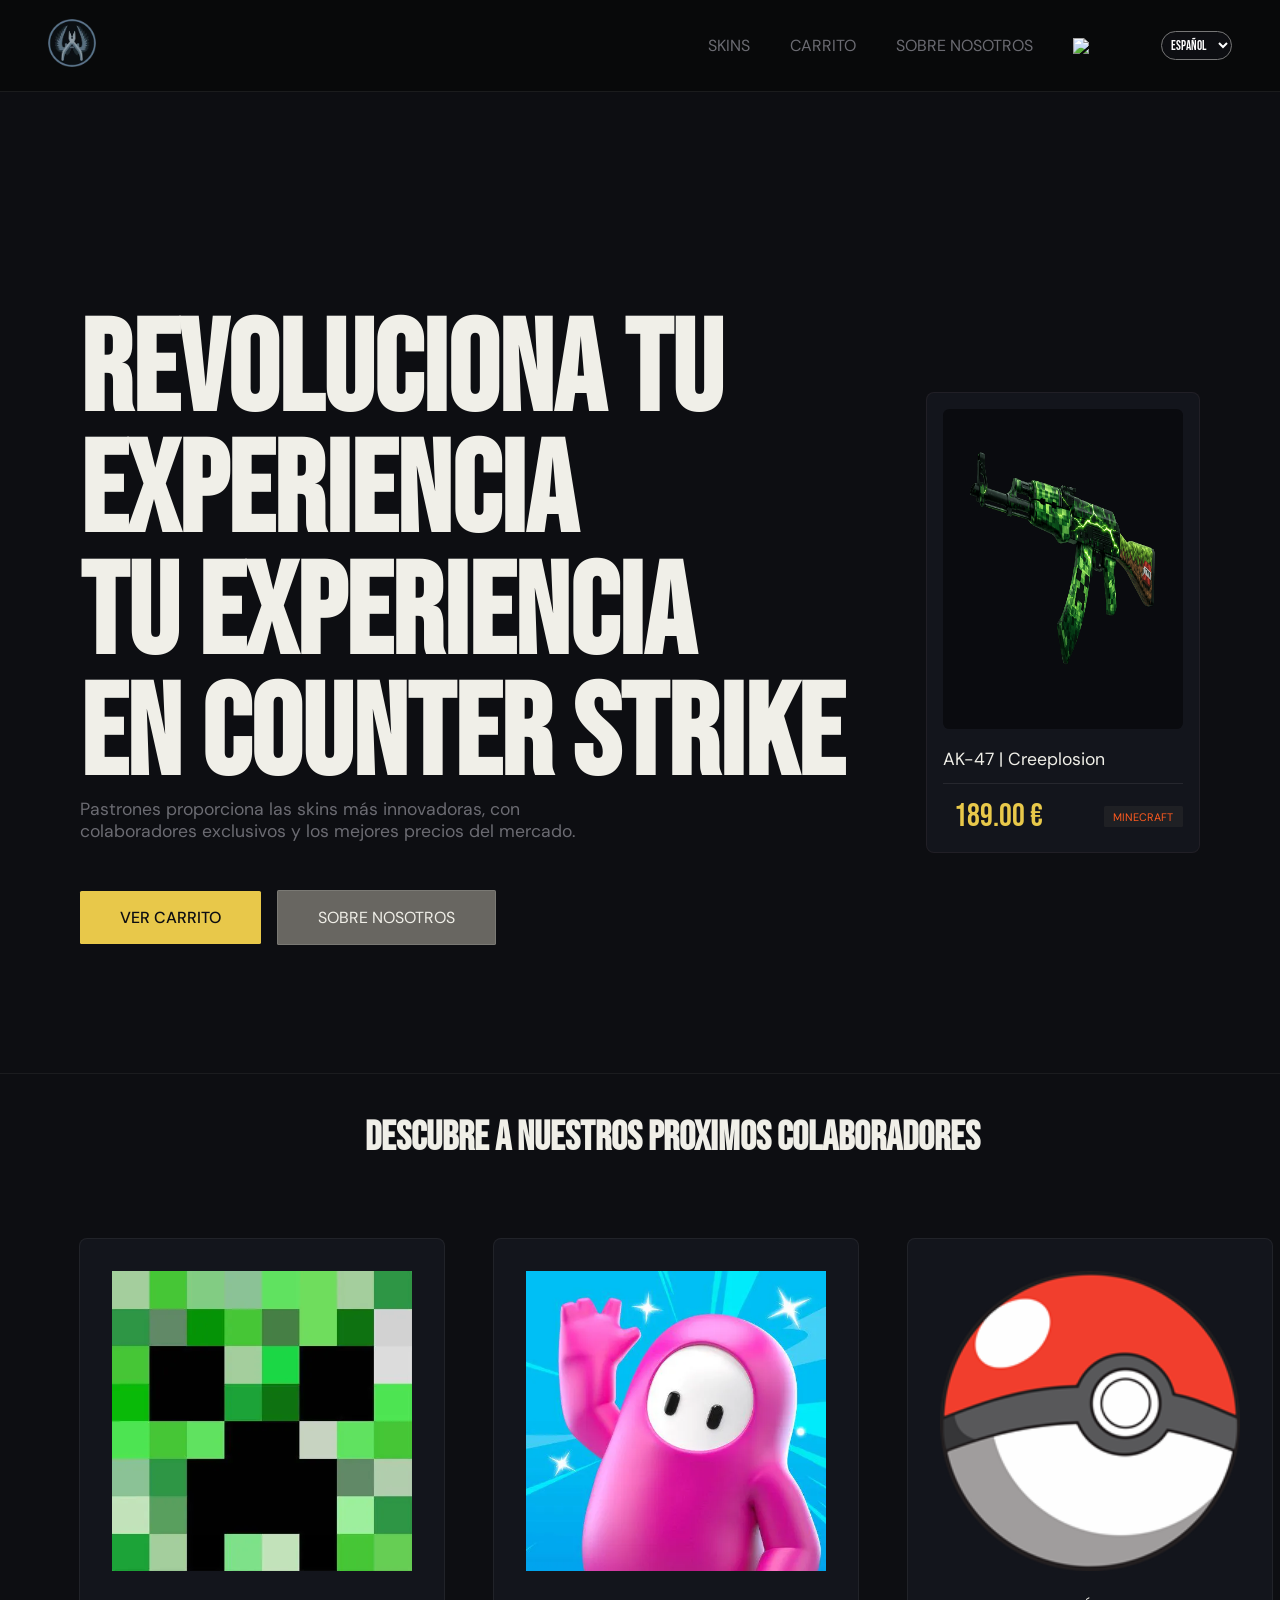
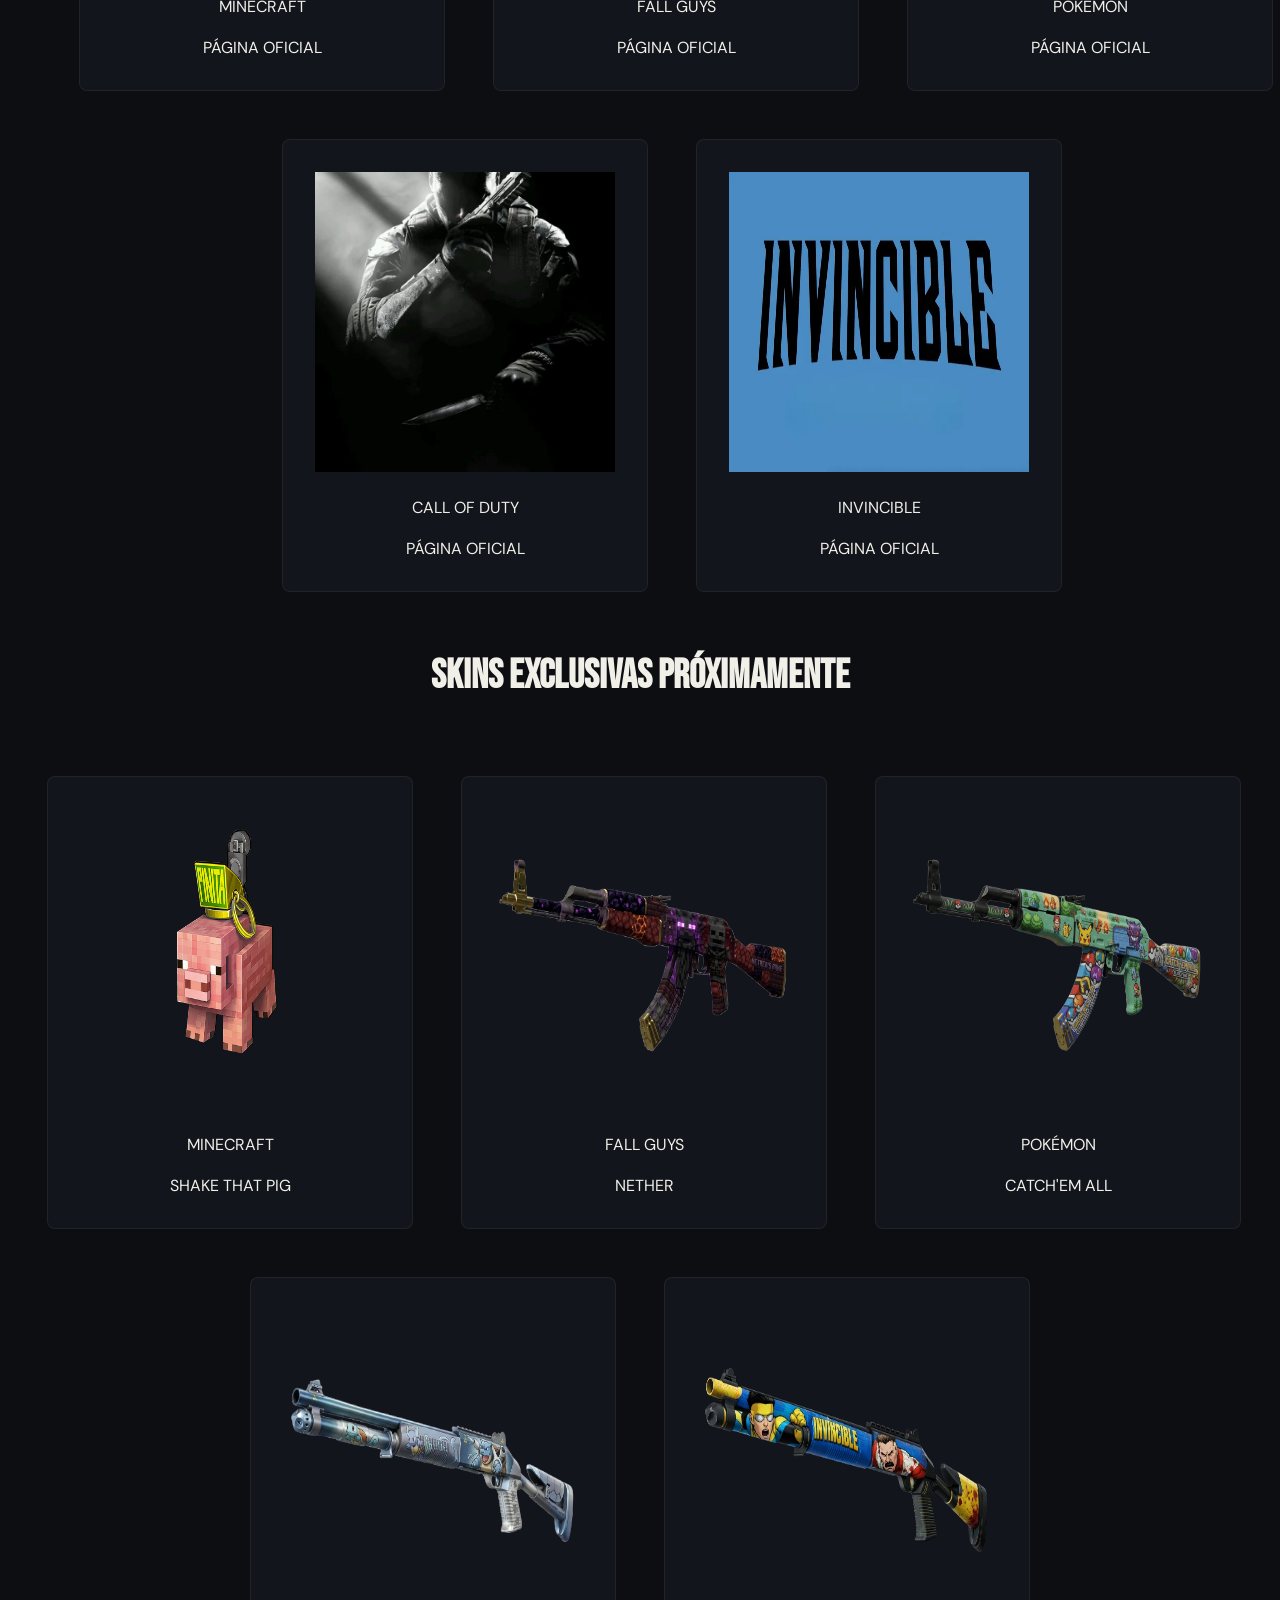
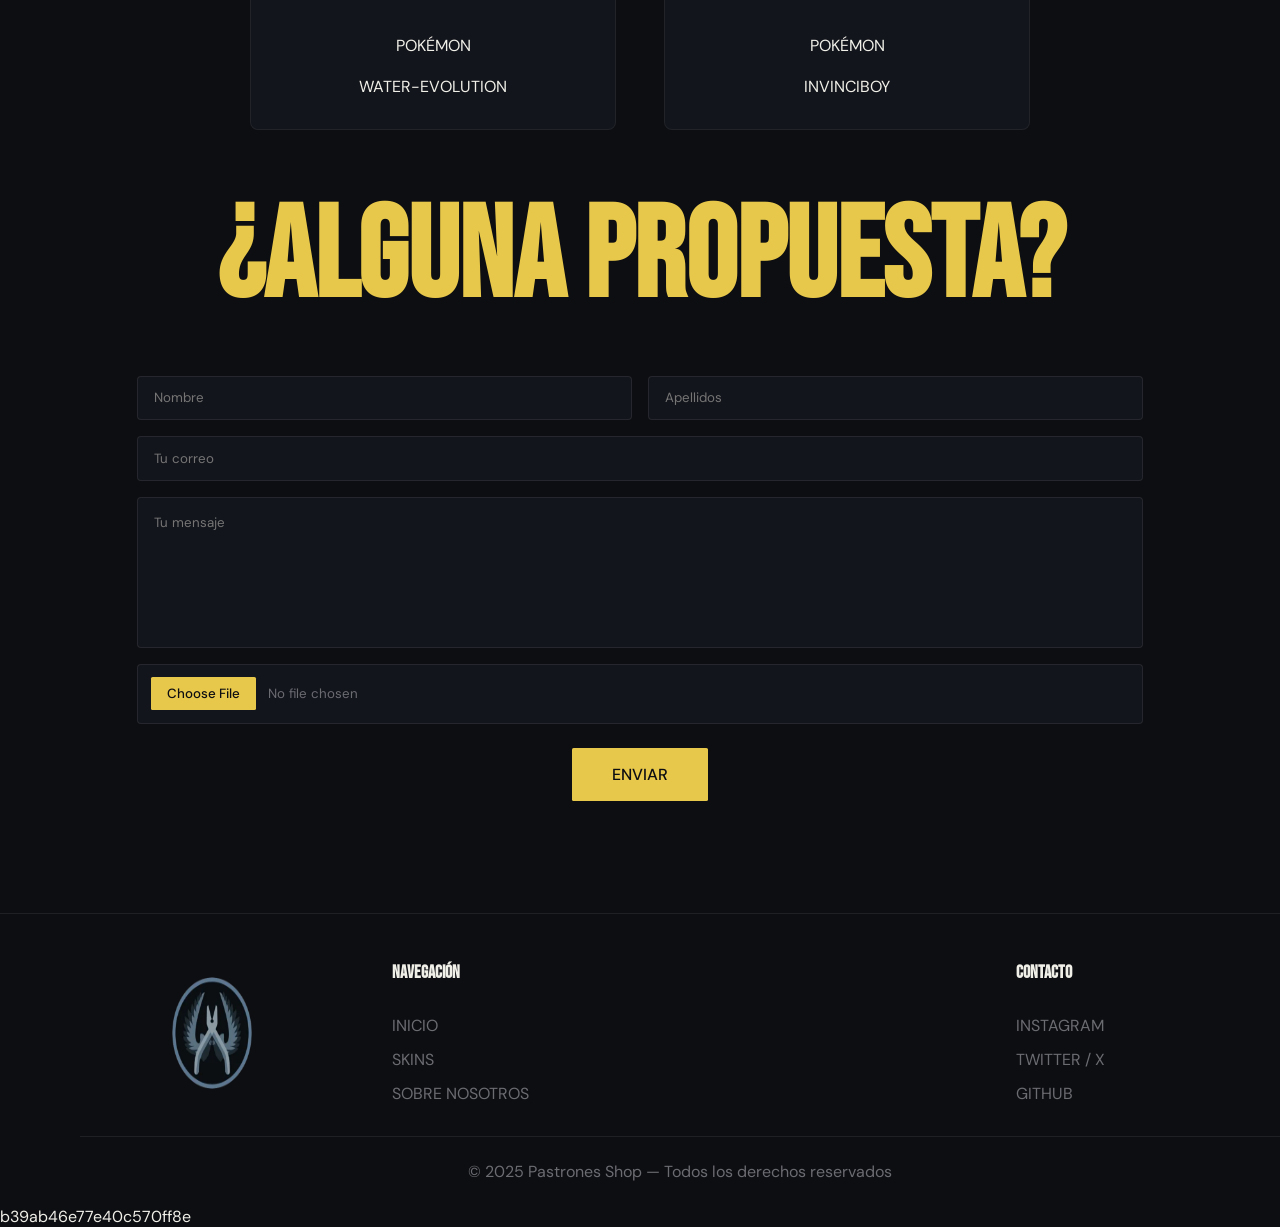
==== commit 06e24caa: "Actualización del proyecto" ====
--- a/Downloads/HTML-Final-Project-master/index.html
+++ b/Downloads/HTML-Final-Project-master/index.html
@@ -15,27 +15,16 @@
         <a href="index.html"><img src="img/icon/favicon.webp" alt="Logo"></a>
         <nav>
             <ul>
-<<<<<<< HEAD
                 <li><a href="skins.html">Skins</a></li>
                 <li><a href="carrito.html">Carrito</a></li>
                 <li><a href="nosotros.html">Sobre nosotros</a></li>
-=======
-            
-                <li><a href="skins.html">Skins</a></li>
-                <li><a href="mercado.html">Mercado</a></li>
-                <li><a href="Nostros.html">Sobre nosotros</a></li>
->>>>>>> 94b1f31c601778f4f47e7cb0b6e77e40c570ff8e
                 <form id="iniciar-sesion" name="iniciar-sesion" method="post">
                     <input type="text" id="usuario">
                     <input type="password" id="contraseña-usuario" name="contraseña-usuario">
                     <button type="submit" id="boton-formulario">Iniciar sesión</button>
                 </form>
-<<<<<<< HEAD
                 <li><a href="login.html"><img class="img-icon-sesion"
                             src="https://images.icon-icons.com/2483/PNG/512/user_icon_149851.png"></a></li>
-=======
-                <li><a href="Login.html"><img class="img-icon-sesion" src="https://images.icon-icons.com/2483/PNG/512/user_icon_149851.png"></a></li>
->>>>>>> 94b1f31c601778f4f47e7cb0b6e77e40c570ff8e
                 <li><select name="idioma" id="idioma">
                         <option value="Español">Español</option>
                         <option value="Catalán">Catalán</option>
@@ -43,10 +32,6 @@
                         <option value="Inglés">Inglés</option>
                     </select>
                 </li>
-<<<<<<< HEAD
-=======
-                
->>>>>>> 94b1f31c601778f4f47e7cb0b6e77e40c570ff8e
             </ul>
         </nav>
     </header>
@@ -54,7 +39,6 @@
     <main>
         <section class="home-principal">
             <div>
-<<<<<<< HEAD
                 <h1 class="descripcion-home">Revoluciona tu Experiencia</h1>
                 <h1 class="descripcion-home">tu Experiencia </h1>
                 <h1 class="descripcion-home">en Counter Strike</h1>
@@ -63,14 +47,6 @@
                 <div class="botones">
                     <a href="carrito.html"><button class="btn-principal">Ver carrito</button></a>
                     <a href="nosotros.html"><button class="btn-secundario">Sobre nosotros</button></a>
-=======
-                <h1 class="descripcion-home">Revoluciona <br> tu Experiencia<br>en Counter Strike</h1>
-                <p class="descripcion">Pastrones proporciona las skins más innovadoras, con colaboradores exclusivos y
-                    los mejores precios del mercado.</p>
-                <div class="botones">
-                    <a href="mercado.html"><button class="btn-principal">Ver mercado</button></a>
-                    <a href="Nostros.html"><button class="btn-secundario">Sobre nosotros</button></a>
->>>>>>> 94b1f31c601778f4f47e7cb0b6e77e40c570ff8e
                 </div>
             </div>
             <div class="skin-arma">
@@ -87,11 +63,7 @@
 
         <section class="opinion-usuarios">
             <h3 class="titulo">Opinion de nuestros usuarios</h3>
-<<<<<<< HEAD
             <div class="div-flex-usuarios">
-=======
-            <div class="panel-flex-usuarios">
->>>>>>> 94b1f31c601778f4f47e7cb0b6e77e40c570ff8e
                 <a href="https://www.primevideo.com/detail/0K677J96WQ96K6UY6BL15O70CO">
                     <div class="celda-usuario">
                         <div class="usuario-opinion">
@@ -130,11 +102,7 @@
 
 
         <section>
-<<<<<<< HEAD
             <div class="div-flex">
-=======
-            <div class="panel-flex">
->>>>>>> 94b1f31c601778f4f47e7cb0b6e77e40c570ff8e
                 <h3 class="titulo">Descubre a nuestros proximos colaboradores</h3>
                 <div class="flex-colaboradores">
                     <div></div>
@@ -153,11 +121,7 @@
                         </a>
                     </div>
                     <div class="colaboradores">
-<<<<<<< HEAD
                         <img class="imagenes" src="img/pokemon_logo_PNG12.png" alt="Colaborador 3">
-=======
-                        <img class="imagenes" src="img/Pokémon.webp" alt="Colaborador 3">
->>>>>>> 94b1f31c601778f4f47e7cb0b6e77e40c570ff8e
                         <p>Pokémon</p>
                         <a href="https://www.pokemon.com/es" target="_blank">
                             <p>Página oficial</p>
@@ -182,25 +146,16 @@
         </section>
 
         <section>
-<<<<<<< HEAD
             <div class="sasd-flex">
-=======
-            <div class="panel-flex">
->>>>>>> 94b1f31c601778f4f47e7cb0b6e77e40c570ff8e
                 <h3 class="titulo">Skins exclusivas próximamente</h3>
                 <div class="flex-colaboradores">
                     <div></div>
                     <div class="colaboradores">
                         <img class="imagenes" src="img/Skin-Llavero/Pig.png" alt="Proxima Skin 1">
                         <p>Minecraft</p>
-<<<<<<< HEAD
                         <a href="https://www.minecraft.net/es-es" target="_blank">
                             <p>Shake that Pig</p>
                         </a>
-=======
-                        <a href="https://www.minecraft.net/es-es" target="_blank"></a>
-                        <p>Shake that Pig</p></a>
->>>>>>> 94b1f31c601778f4f47e7cb0b6e77e40c570ff8e
                     </div>
                     <div class="colaboradores">
                         <img class="imagenes" src="img/Skins-AK47/NetherBang.png" alt="Proxima Skin 2">
@@ -260,13 +215,8 @@
                 <h3 class="footer-titulo-col">Navegación</h3>
                 <ul class="footer-links">
                     <li><a href="index.html">Inicio</a></li>
-<<<<<<< HEAD
                     <li><a href="skins.html">Skins</a></li>
                     <li><a href="nosotros.html">Sobre nosotros</a></li>
-=======
-                    <li><a href="mercado.html">Skins</a></li>
-                    <li><a href="Nostros.html">Sobre nosotros</a></li>
->>>>>>> 94b1f31c601778f4f47e7cb0b6e77e40c570ff8e
                 </ul>
             </div>
             <div class="footer-columna">
@@ -287,8 +237,4 @@
             <p class="footer-texto">© 2025 Pastrones Shop — Todos los derechos reservados</p>
         </div>
     </footer>
-<<<<<<< HEAD
-    b39ab4
-=======
-b39ab4
->>>>>>> 94b1f31c601778f4f47e7cb0b6e77e40c570ff8e
+    b39ab46e77e40c570ff8e
--- a/Downloads/HTML-Final-Project-master/CSS/css.css
+++ b/Downloads/HTML-Final-Project-master/CSS/css.css
@@ -7,7 +7,6 @@
     padding: 0;
 }
 
-<<<<<<< HEAD
 .main-login {
     padding: 0px;
     margin: 0;
@@ -17,8 +16,6 @@
     padding: 0px;
 }
 
-=======
->>>>>>> 94b1f31c601778f4f47e7cb0b6e77e40c570ff8e
 body {
     background-color: #0d0e12;
     font-family: 'DM Sans', sans-serif;
@@ -43,7 +40,6 @@
     padding: 3px;
 }
 
-<<<<<<< HEAD
 .descripcion-home:first-child {
     margin: 0px;
     padding-top: 0.7rem;
@@ -54,8 +50,6 @@
     margin: 0px;
 }
 
-=======
->>>>>>> 94b1f31c601778f4f47e7cb0b6e77e40c570ff8e
 .img-icon-sesion {
     display: none;
 }
@@ -97,19 +91,14 @@
     animation-duration: 0.8s;
     animation-timing-function: ease;
     animation-fill-mode: both;
-<<<<<<< HEAD
     height: 100vh;
 }
 
 .en-construccion .btn-secundario {
-margin-top: 5rem;
-}
-
-
-=======
-}
-
->>>>>>> 94b1f31c601778f4f47e7cb0b6e77e40c570ff8e
+    margin-top: 5rem;
+}
+
+
 header {
     display: flex;
     align-items: center;
@@ -131,10 +120,7 @@
 }
 
 nav ul {
-<<<<<<< HEAD
     align-items: center;
-=======
->>>>>>> 94b1f31c601778f4f47e7cb0b6e77e40c570ff8e
     display: flex;
     list-style: none;
     gap: 2.5rem;
@@ -407,11 +393,7 @@
     margin-bottom: 3rem;
 }
 
-<<<<<<< HEAD
 .div-flex {
-=======
-.panel-flex {
->>>>>>> 94b1f31c601778f4f47e7cb0b6e77e40c570ff8e
     padding: 2rem;
     border-top: 1px solid rgba(255, 255, 255, 0.06);
     animation-name: aparecer;
@@ -421,17 +403,9 @@
     width: 100%;
 }
 
-<<<<<<< HEAD
 .div-flex-skins {
     display: flex;
     flex-wrap: wrap;
-=======
-.panel-flex-skins {
-    display: flex;
-    grid-template-columns: 1fr 1fr 1fr 1fr;
-    flex-wrap: wrap;
-
->>>>>>> 94b1f31c601778f4f47e7cb0b6e77e40c570ff8e
     gap: 2rem;
     padding: 2rem 3rem 2rem 3rem;
     width: 69%;
@@ -454,11 +428,7 @@
 /*----------Sección de opiniones de usuarios----------*/
 /*Usado en: index*/
 
-<<<<<<< HEAD
 .div-flex-usuarios {
-=======
-.panel-flex-usuarios {
->>>>>>> 94b1f31c601778f4f47e7cb0b6e77e40c570ff8e
     border-top: 1px solid rgba(255, 255, 255, 0.06);
     display: flex;
     flex-wrap: wrap;
@@ -607,10 +577,7 @@
     display: flex;
     justify-content: center;
     flex-flow: row wrap;
-<<<<<<< HEAD
     margin-bottom: 15rem;
-=======
->>>>>>> 94b1f31c601778f4f47e7cb0b6e77e40c570ff8e
 }
 
 .flex-fundador {
@@ -658,13 +625,9 @@
 }
 
 details {
-<<<<<<< HEAD
     margin-top: 2rem;
     margin-bottom: 2rem;
 
-=======
-    margin: 1.5rem;
->>>>>>> 94b1f31c601778f4f47e7cb0b6e77e40c570ff8e
     padding: 1.5rem;
     border-radius: 1.5rem;
     background-color: #13151c;
@@ -709,11 +672,7 @@
 footer {
     border-top: 1px solid rgba(255, 255, 255, 0.08);
     margin-top: 4rem;
-<<<<<<< HEAD
     padding: 3rem 0rem 1.5rem 5rem;
-=======
-    padding: 3rem 5rem 1.5rem 5rem;
->>>>>>> 94b1f31c601778f4f47e7cb0b6e77e40c570ff8e
     animation-name: aparecer;
     animation-duration: 0.8s;
     animation-timing-function: ease;
@@ -723,36 +682,19 @@
 .footer-grid {
     display: flex;
     justify-content: space-between;
-<<<<<<< HEAD
     align-items: center;
     gap: 2rem;
 
-=======
-    gap: 2rem;
-    margin-bottom: 3rem;
->>>>>>> 94b1f31c601778f4f47e7cb0b6e77e40c570ff8e
 }
 
 .footer-columna {
     display: flex;
     flex-direction: column;
-<<<<<<< HEAD
     gap: 2rem;
     width: 22%;
     margin-bottom: 2rem;
 }
 
-=======
-    gap: 1rem;
-    width: 22%;
-}
-
-.footer-logo {
-    font-family: 'Bebas Neue', sans-serif;
-    font-size: 2rem;
-    color: #e8c84a;
-}
->>>>>>> 94b1f31c601778f4f47e7cb0b6e77e40c570ff8e
 
 .footer-titulo-col {
     font-family: 'Bebas Neue', sans-serif;
@@ -774,13 +716,8 @@
 
 .footer-columna img {
     align-self: center;
-<<<<<<< HEAD
     height: 7rem;
     width: 7rem;
-=======
-    height: 50%;
-    width: 50%;
->>>>>>> 94b1f31c601778f4f47e7cb0b6e77e40c570ff8e
 }
 
 .footer-links a {
@@ -898,11 +835,7 @@
     border: 1px solid rgba(82, 39, 39, 0.555);
     border-radius: 0.5rem;
     padding: 1rem;
-<<<<<<< HEAD
     width: 30%;
-=======
-    width: 25%;
->>>>>>> 94b1f31c601778f4f47e7cb0b6e77e40c570ff8e
     transition-property: all;
     transition-duration: 0.3s;
 }
@@ -923,7 +856,6 @@
 
 /*Login*/
 .pagina-login {
-<<<<<<< HEAD
     background-image: url('https://wallup.net/wp-content/uploads/2018/03/19/583093-Counter-Strike_Global_Offensive-Counter-Strike-748x468.jpg');
     background-size: cover;
     border: 1px solid rgba(255, 255, 255, 0.06);
@@ -933,12 +865,6 @@
     align-items: center;
     height: 100vh;
     margin: auto;
-=======
-    display: flex;
-    justify-content: center;
-    align-items: center;
-    min-height: 100vh;
->>>>>>> 94b1f31c601778f4f47e7cb0b6e77e40c570ff8e
 }
 
 .login {
@@ -964,11 +890,7 @@
     border-radius: 0.25rem;
     color: #f0efe8;
     padding-left: 1rem;
-<<<<<<< HEAD
     width: 55%;
-=======
-    width: 100%;
->>>>>>> 94b1f31c601778f4f47e7cb0b6e77e40c570ff8e
     height: 2.8rem;
     box-sizing: border-box;
 }
@@ -976,10 +898,6 @@
 .login .btn-login {
     width: 50%;
     height: 2.8rem;
-<<<<<<< HEAD
-=======
-
->>>>>>> 94b1f31c601778f4f47e7cb0b6e77e40c570ff8e
     border: none;
     border-radius: 4px;
     background-color: #e8c84a;
@@ -999,7 +917,6 @@
     opacity: 0.9;
 }
 
-<<<<<<< HEAD
 /*----------Carrito----------*/
 .carrito-flex {
     display: flex;
@@ -1229,8 +1146,6 @@
     }
 }
 
-=======
->>>>>>> 94b1f31c601778f4f47e7cb0b6e77e40c570ff8e
 /*----------Animación----------*/
 
 @keyframes aparecer {
@@ -1246,7 +1161,6 @@
 }
 
 /* Media query*/
-<<<<<<< HEAD
 /* MOBILE - 768px y menos */
 @media (max-width: 768px) {
     .carrito-resumen {
@@ -1259,22 +1173,13 @@
         grid-template-columns: repeat(1fr);
     }
 
-=======
-/* MÓVIL */
-@media (max-width: 768px) {
->>>>>>> 94b1f31c601778f4f47e7cb0b6e77e40c570ff8e
     .skin-arma-skins {
         background-color: #13151c;
         border: 1px solid rgba(82, 39, 39, 0.555);
         border-radius: 0.5rem;
         padding: 1rem;
         width: 100%;
-<<<<<<< HEAD
         transition: all 0.3s;
-=======
-        transition-property: all;
-        transition-duration: 0.3s;
->>>>>>> 94b1f31c601778f4f47e7cb0b6e77e40c570ff8e
     }
 
     .home-principal .skin-arma {
@@ -1285,7 +1190,6 @@
         width: 90%;
     }
 
-<<<<<<< HEAD
     header {
         display: flex;
         align-items: center;
@@ -1323,26 +1227,12 @@
 
     header nav #iniciar-sesion {
         display: none;
-=======
-    nav #iniciar-sesion {
-        display: none;
-    }
-
-
-    header {
-        justify-content: space-evenly;
-    }
-
-    header img {
-        margin-right: 2rem;
->>>>>>> 94b1f31c601778f4f47e7cb0b6e77e40c570ff8e
     }
 
     .opinion-usuarios {
         display: none;
     }
 
-<<<<<<< HEAD
     .img-icon-sesion {
         display: block;
     }
@@ -1396,34 +1286,10 @@
         width: 1rem;
     }
 
-=======
-    aside {
-        margin-left: 1.5rem;
-        margin-right: 5rem;
-        margin-bottom: 1.5rem;
-        display: grid;
-        grid-template-columns: 1fr 1fr;
-        position: static;
-        margin-top: 1.25rem;
-        width: 80%;
-        background-color: #1a1c25;
-        padding: 1.5rem;
-        border-radius: 0.75rem;
-        border: 1px solid rgba(255, 255, 255, 0.06);
-        gap: 0.5rem;
-        animation-name: aparecer;
-        animation-duration: 0.8s;
-        animation-timing-function: ease;
-        animation-fill-mode: both;
-        animation-delay: 0.2s;
-    }
-
->>>>>>> 94b1f31c601778f4f47e7cb0b6e77e40c570ff8e
     nav li {
         text-align: center;
     }
 
-<<<<<<< HEAD
     #abrir-menu-movil {
         display: inline;
     }
@@ -1506,25 +1372,6 @@
         width: 100%;
         box-sizing: border-box;
         padding: 0.75rem;
-=======
-    aside h2 {
-        grid-column: 1 / -1;
-        text-align: center;
-    }
-
-    aside form {
-        grid-column: 1 / -1;
-    }
-
-    aside form input {
-        width: 100%;
-        box-sizing: border-box;
-    }
-
-    aside input[type="number"] {
-        width: 100%;
-        box-sizing: border-box;
->>>>>>> 94b1f31c601778f4f47e7cb0b6e77e40c570ff8e
     }
 
     .footer-desc {
@@ -1539,7 +1386,6 @@
         width: 5rem;
     }
 
-<<<<<<< HEAD
     input[type="search"] {
         grid-column: span 2;
         width: 100%;
@@ -1636,9 +1482,4 @@
         width: 100%;
         margin: 0;
     }
-=======
-    .img-icon-sesion {
-        display: block;
-    }
->>>>>>> 94b1f31c601778f4f47e7cb0b6e77e40c570ff8e
 }
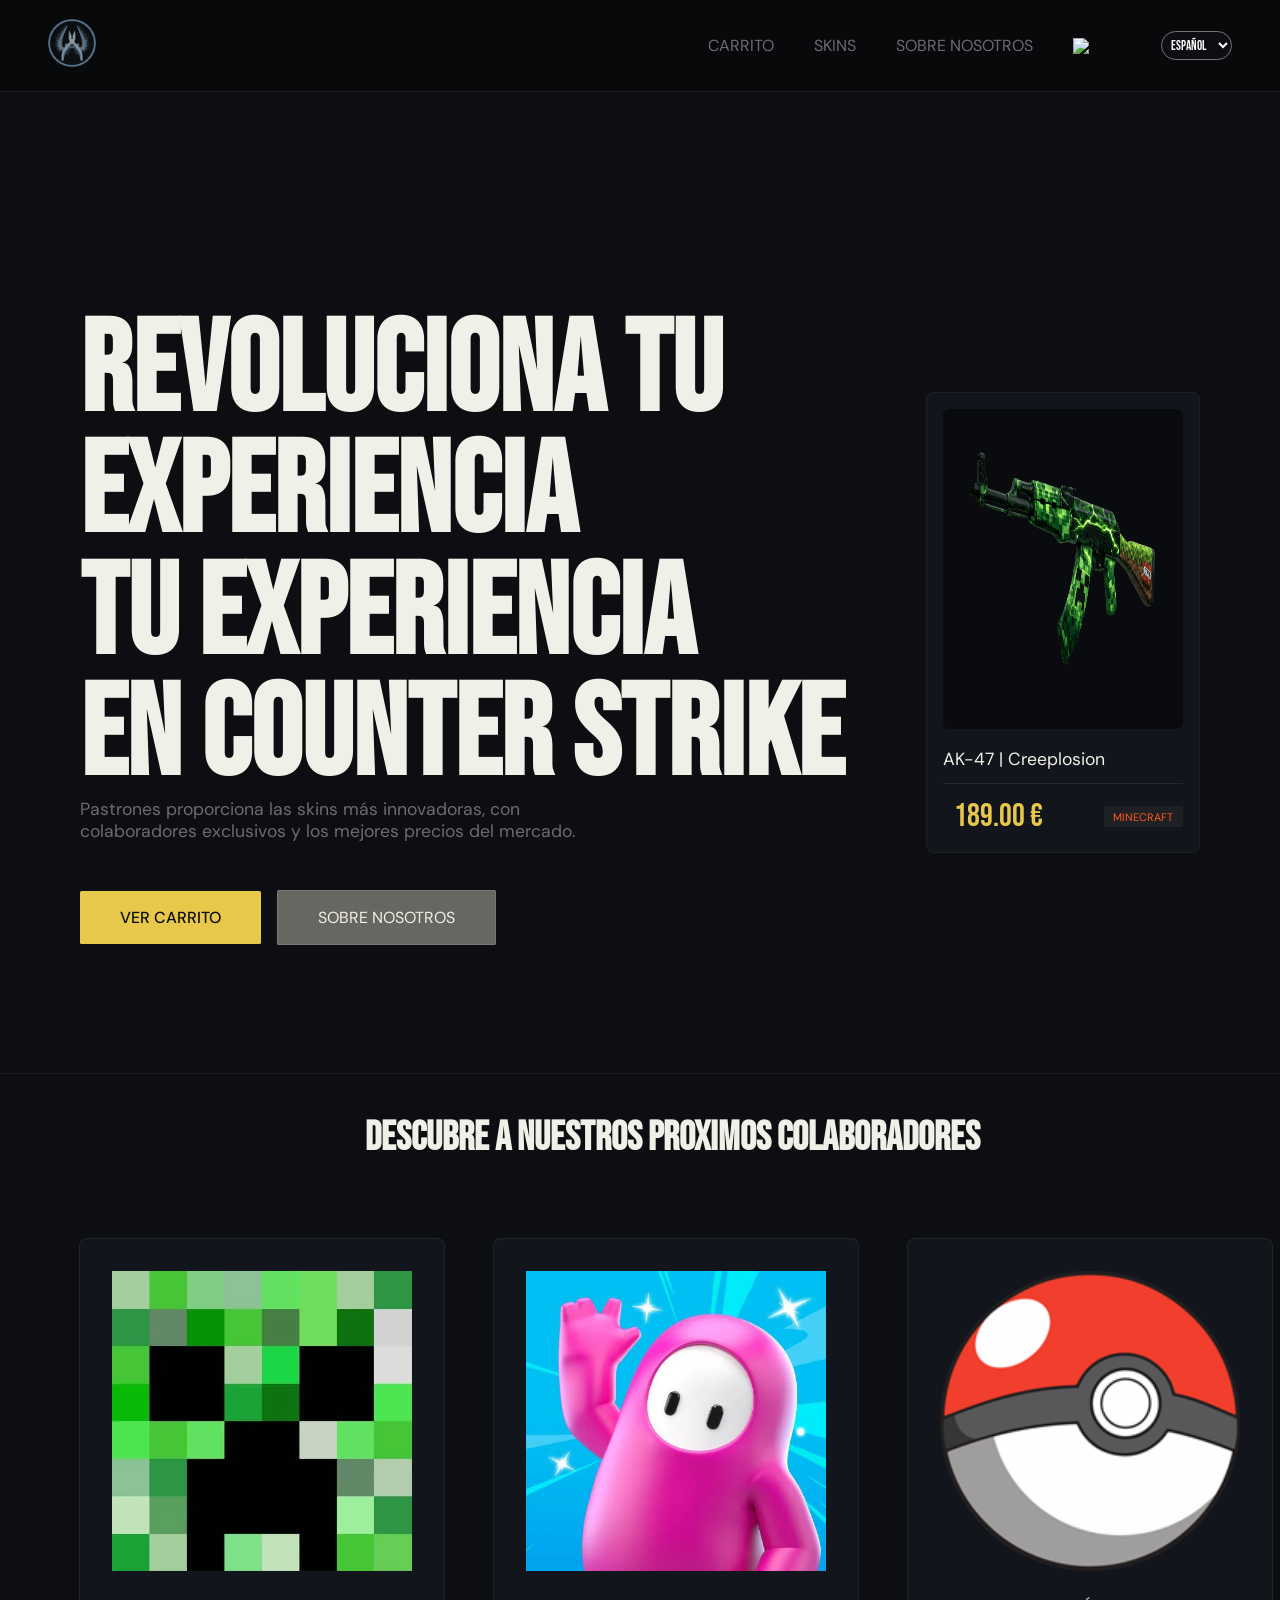
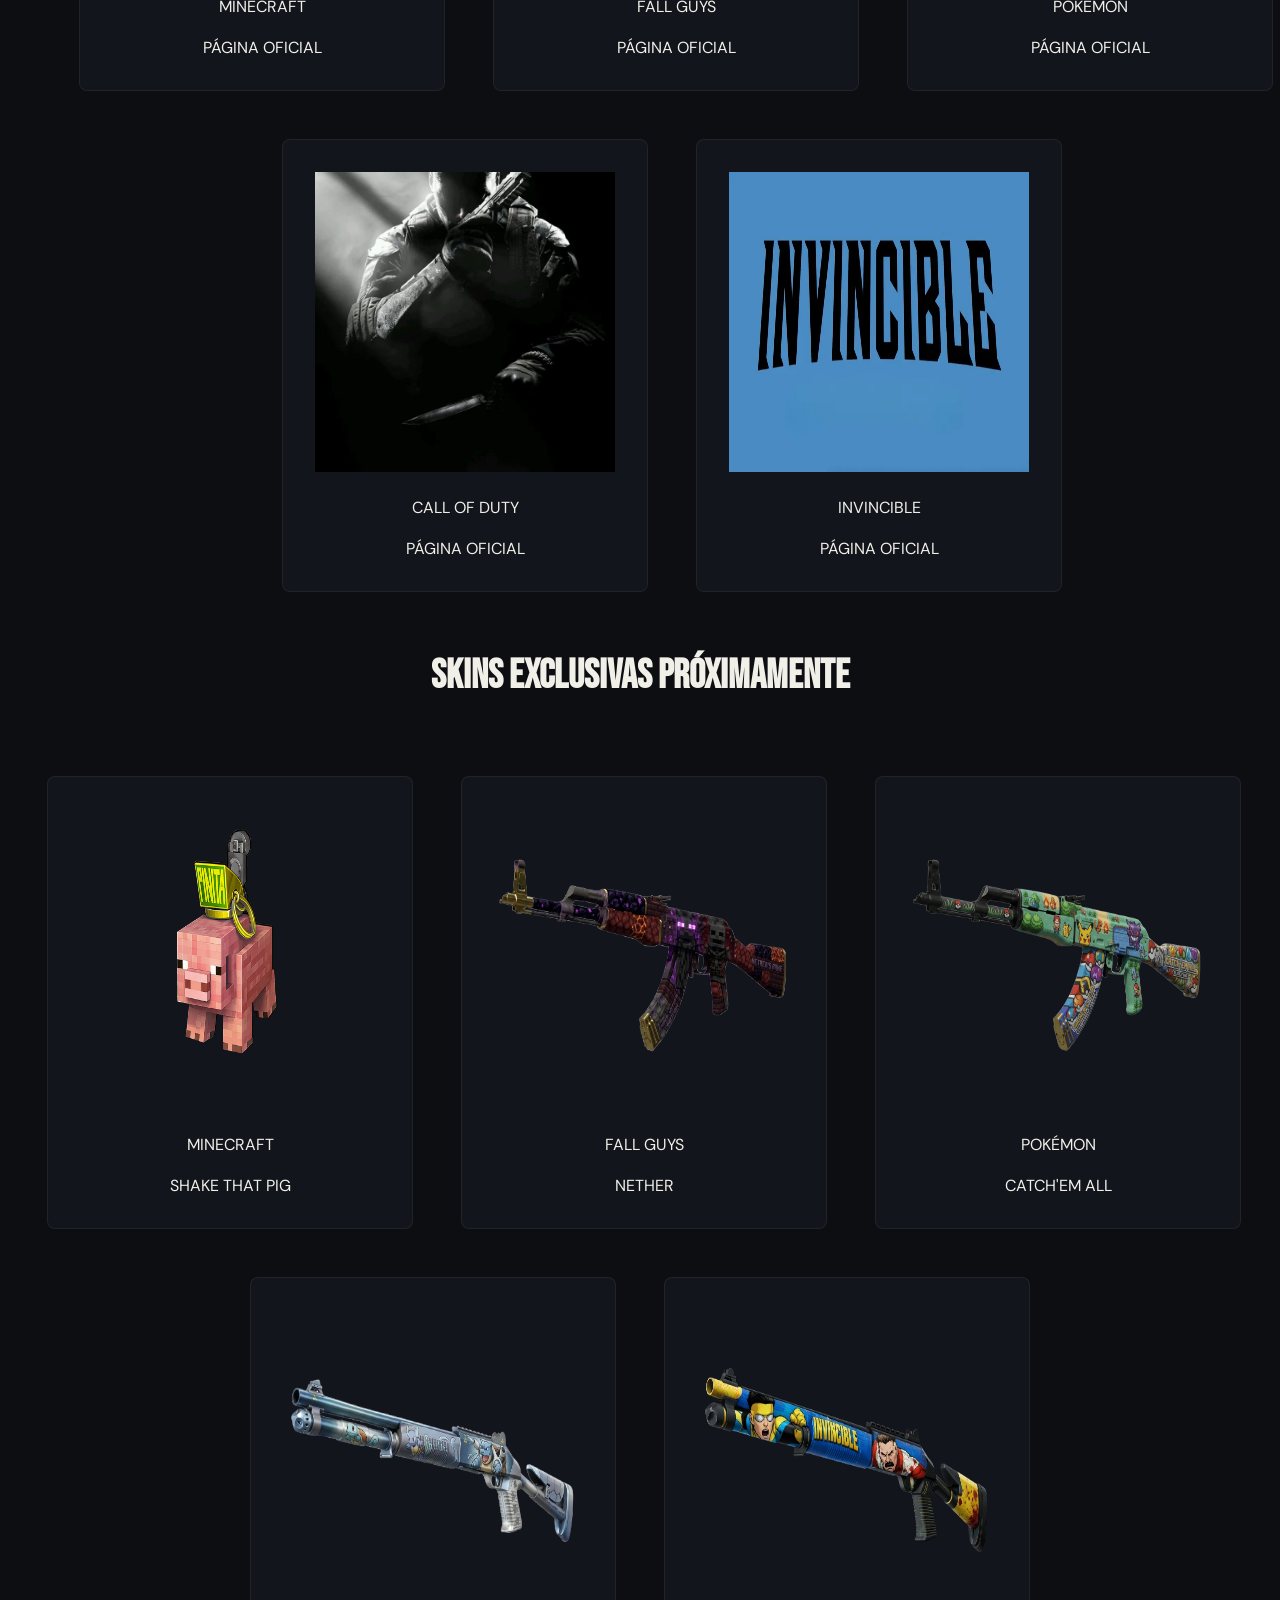
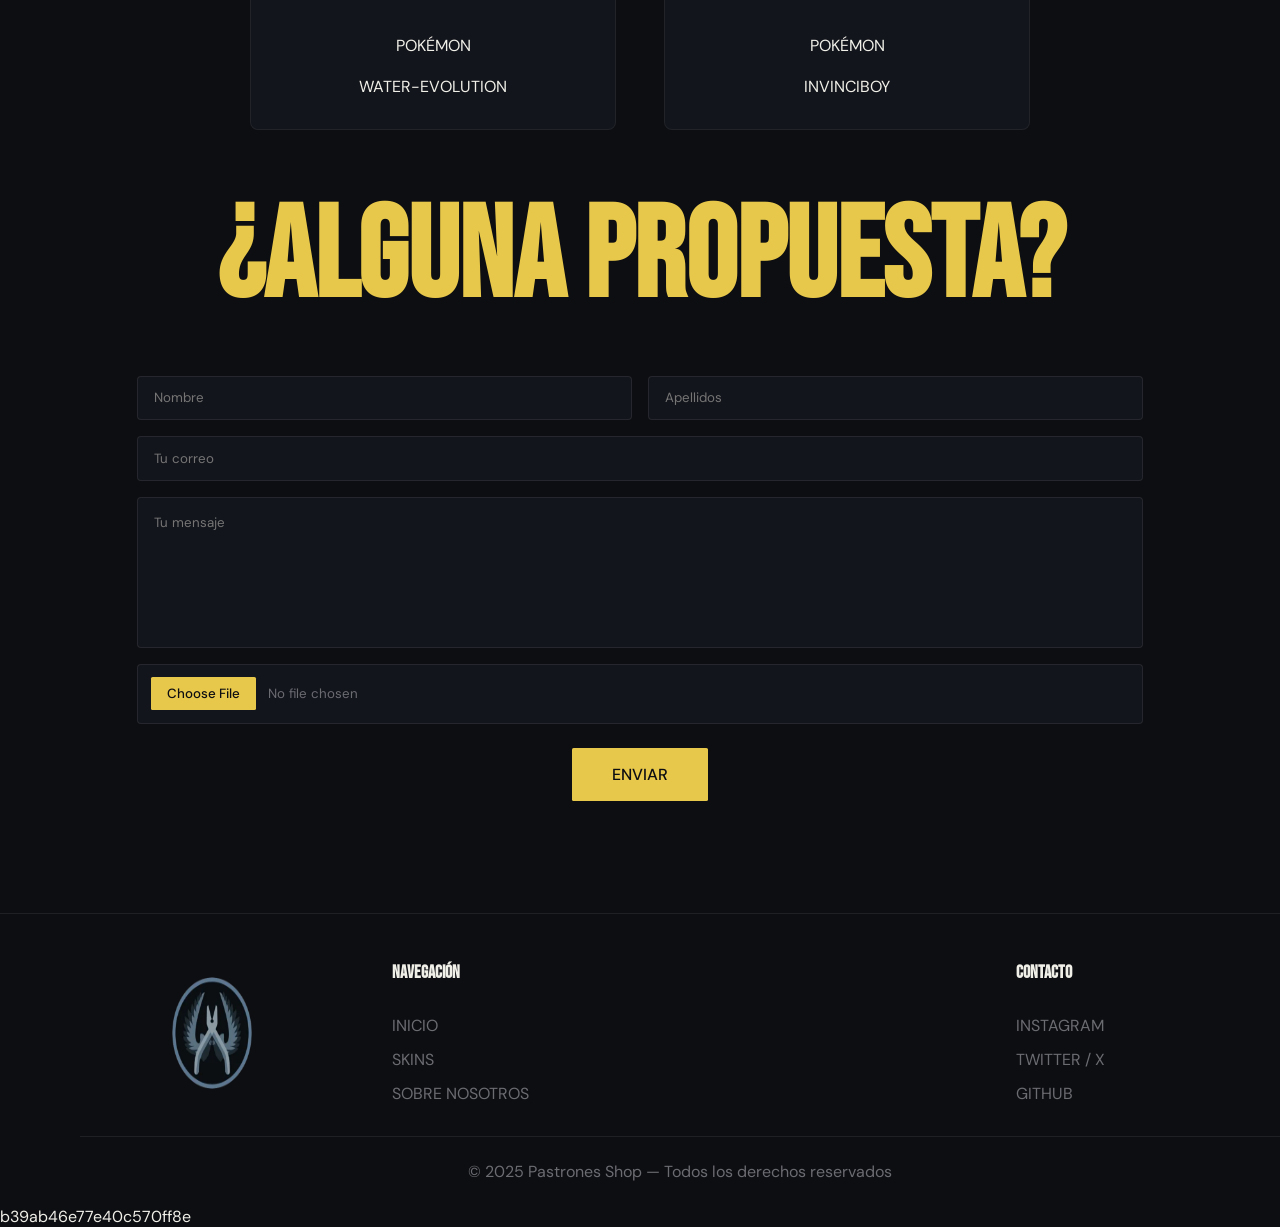
==== commit 43554574: "Actualización del proyecto" ====
--- a/Downloads/HTML-Final-Project-master/index.html
+++ b/Downloads/HTML-Final-Project-master/index.html
@@ -15,8 +15,8 @@
         <a href="index.html"><img src="img/icon/favicon.webp" alt="Logo"></a>
         <nav>
             <ul>
+                <li><a href="carrito.html">Carrito</a></li>
                 <li><a href="skins.html">Skins</a></li>
-                <li><a href="carrito.html">Carrito</a></li>
                 <li><a href="nosotros.html">Sobre nosotros</a></li>
                 <form id="iniciar-sesion" name="iniciar-sesion" method="post">
                     <input type="text" id="usuario">
@@ -237,4 +237,4 @@
             <p class="footer-texto">© 2025 Pastrones Shop — Todos los derechos reservados</p>
         </div>
     </footer>
-    b39ab46e77e40c570ff8e
+    b39ab46e77e40c570ff8e
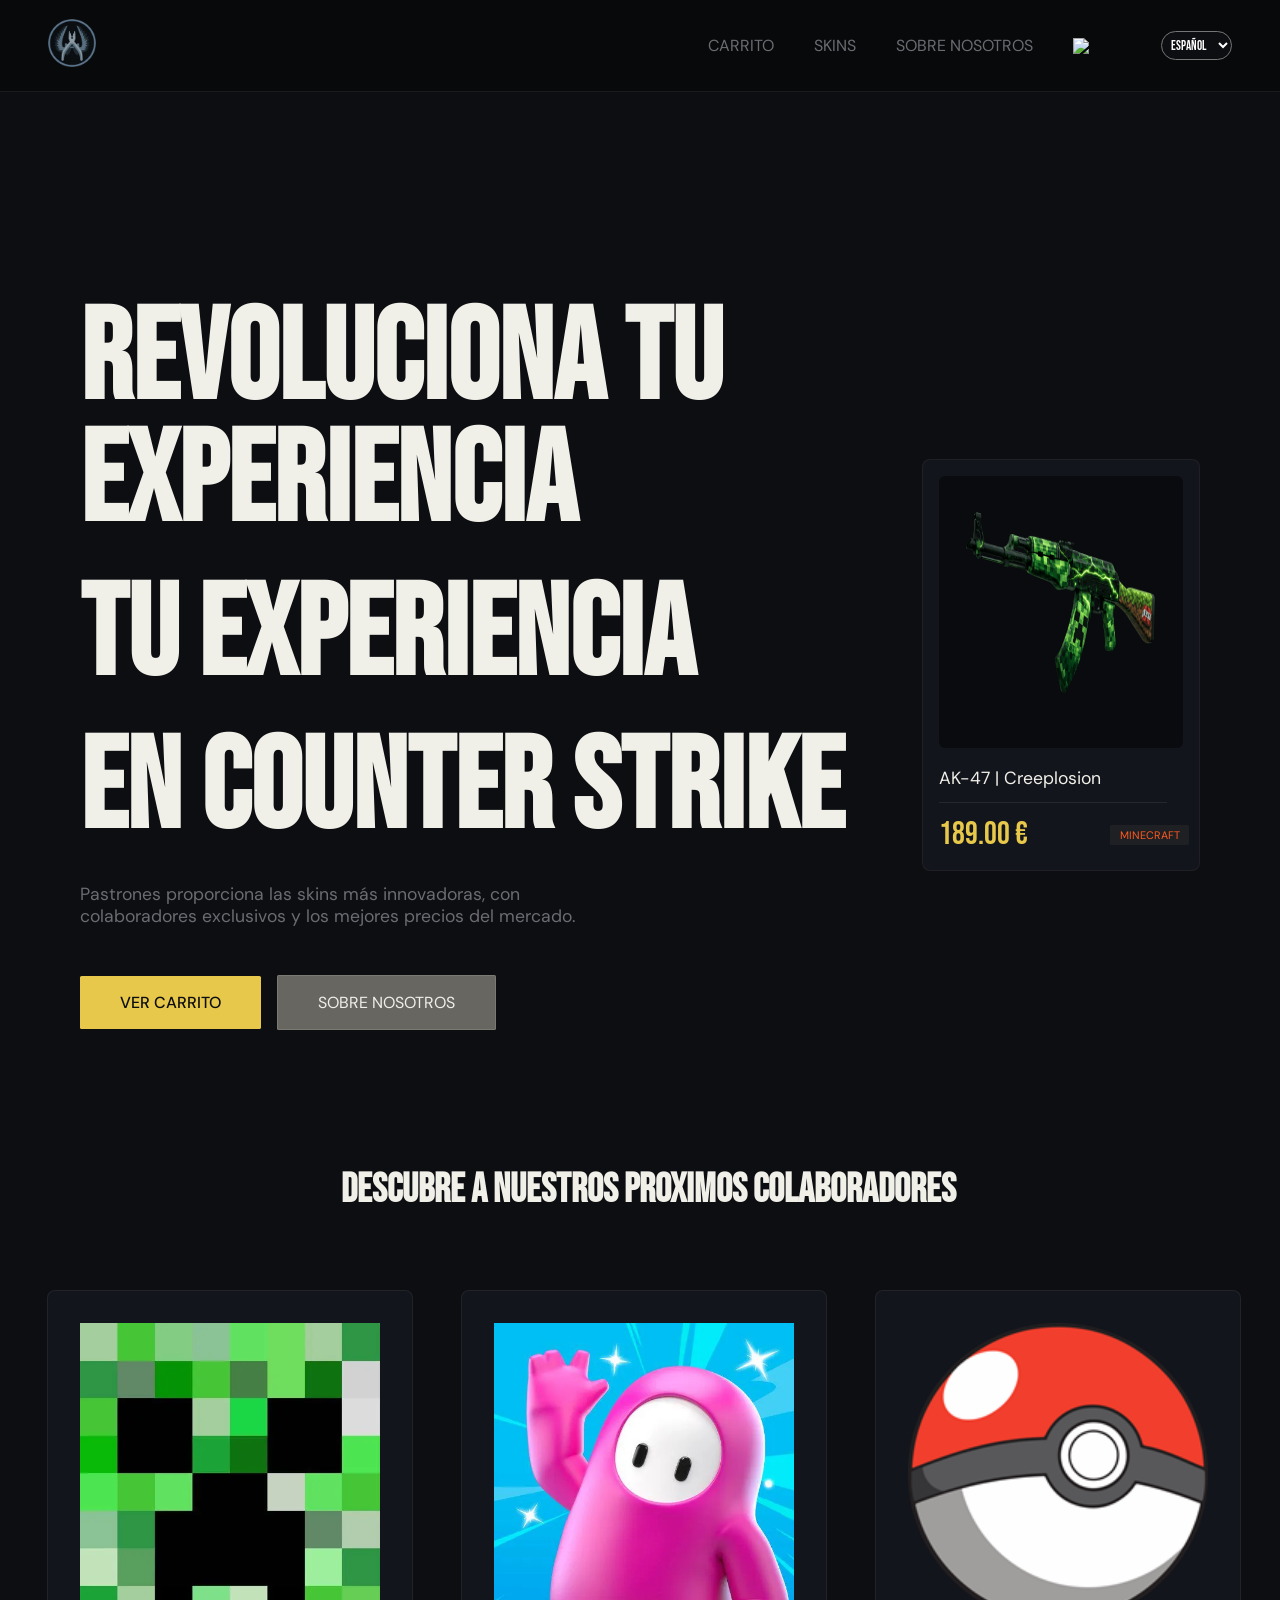
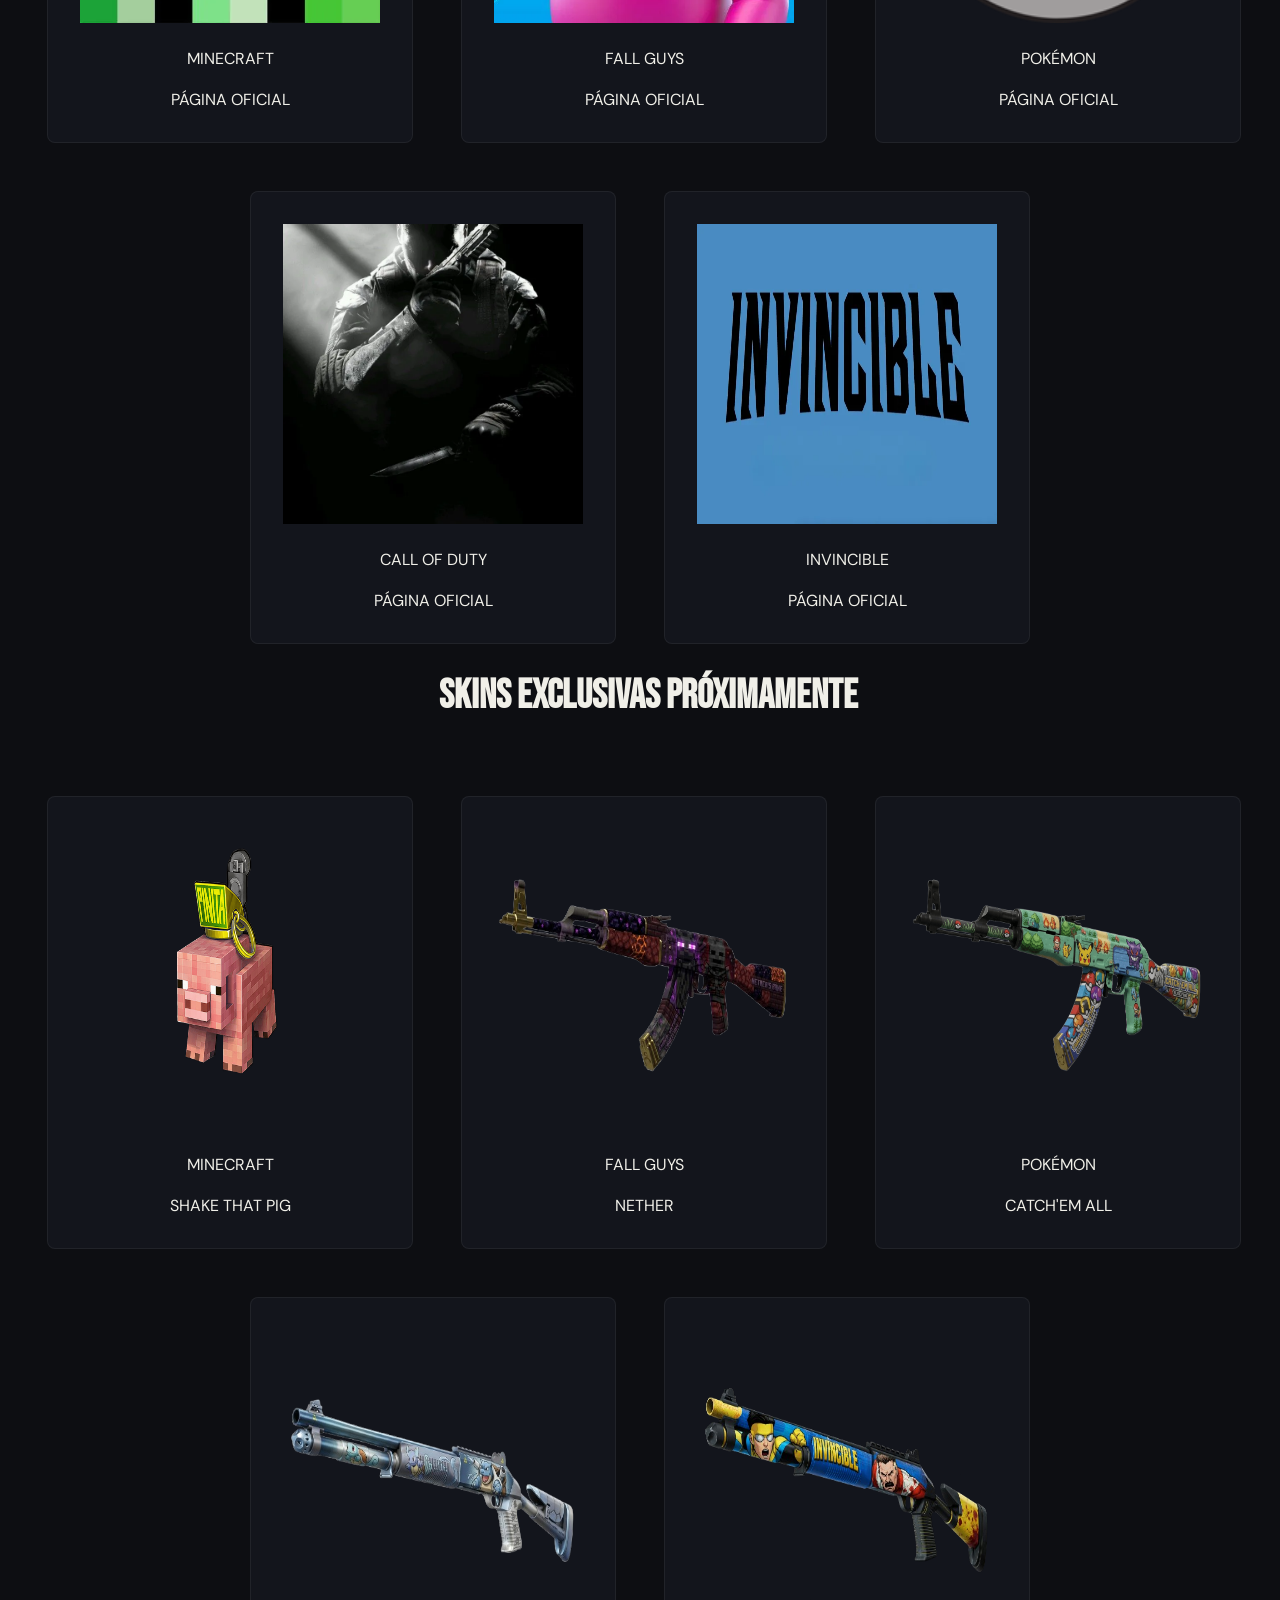
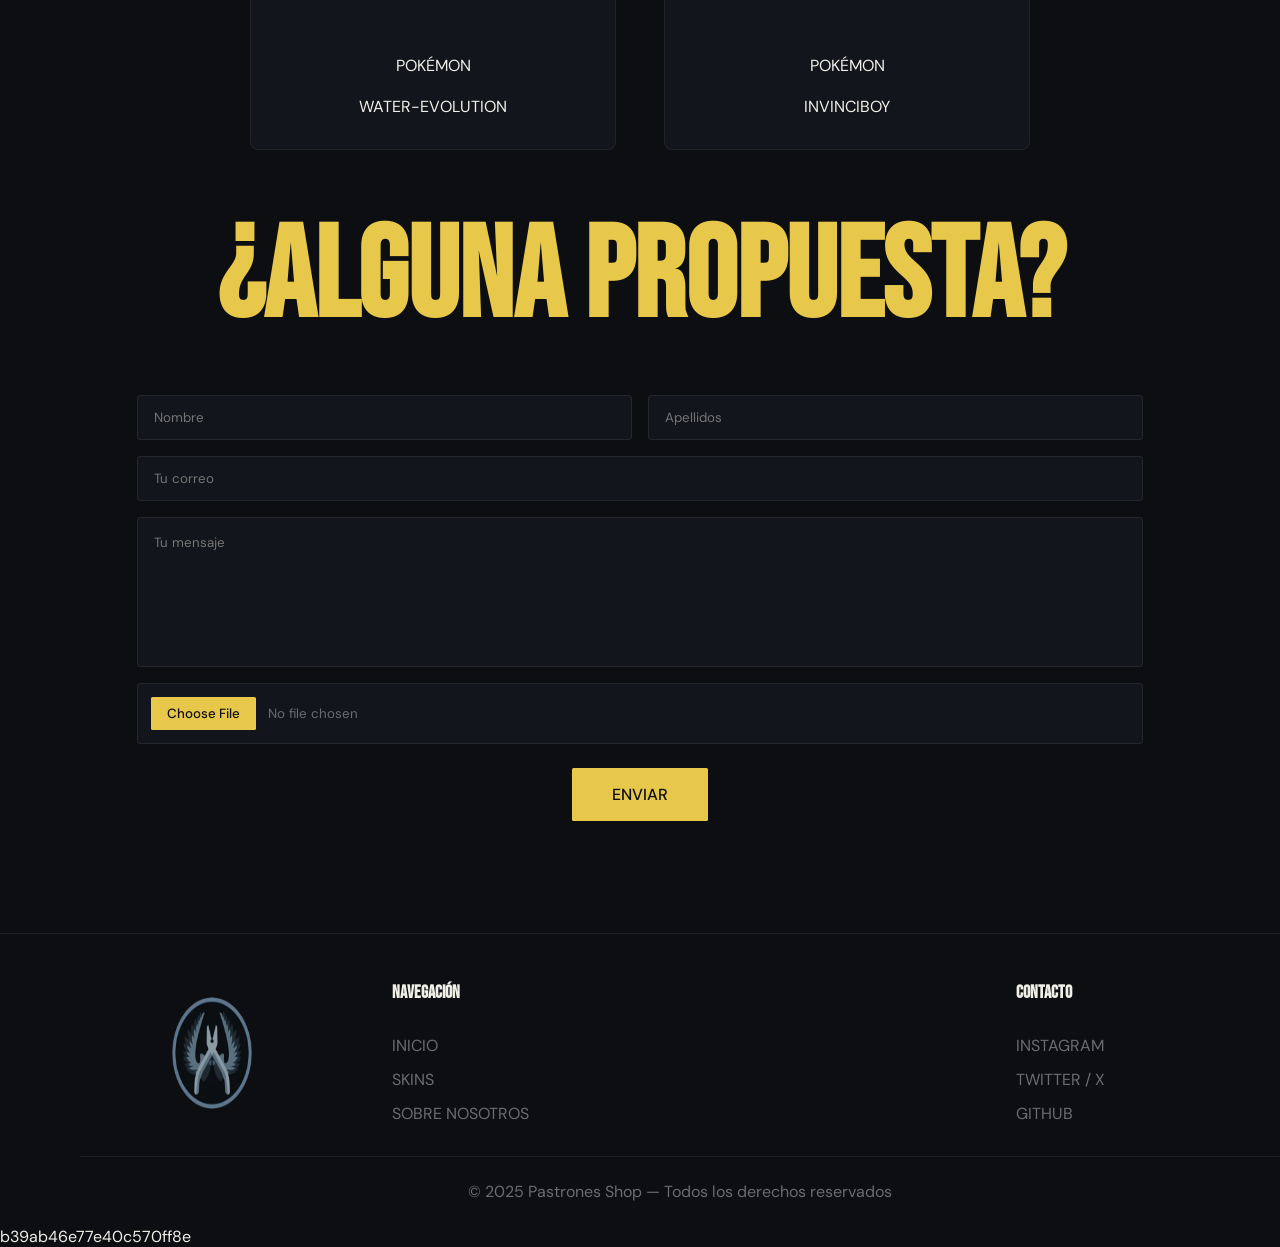
==== commit 257e9641: "Añadir script de Google AdSense a todas las páginas HTML" ====
--- a/Downloads/HTML-Final-Project-master/index.html
+++ b/Downloads/HTML-Final-Project-master/index.html
@@ -8,6 +8,8 @@
     <link rel="stylesheet" href="CSS/css.css">
     <link rel="icon" type="image/png" sizes="32x32" href="img/icon/favicon.webp">
     <script src="JS/javascript.js" defer></script>
+    <script async src="https://pagead2.googlesyndication.com/pagead/js/adsbygoogle.js?client=ca-pub-5080886006291745"
+     crossorigin="anonymous"></script>
 </head>
 
 <body>
--- a/Downloads/HTML-Final-Project-master/CSS/css.css
+++ b/Downloads/HTML-Final-Project-master/CSS/css.css
@@ -20,6 +20,7 @@
     background-color: #0d0e12;
     font-family: 'DM Sans', sans-serif;
     color: #f0efe8;
+    width: 100%;
 }
 
 body::-webkit-scrollbar {
@@ -40,15 +41,7 @@
     padding: 3px;
 }
 
-.descripcion-home:first-child {
-    margin: 0px;
-    padding-top: 0.7rem;
-    margin-right: 1.5rem;
-}
-
-.descripcion-home {
-    margin: 0px;
-}
+
 
 .img-icon-sesion {
     display: none;
@@ -250,11 +243,17 @@
 .skin-imagen {
     background-color: #0a0b0f;
     border-radius: 0.4rem;
-    height: 20rem;
+    height: 17rem;
     display: flex;
     align-items: center;
     justify-content: center;
     margin-bottom: 1.2rem;
+    width: 100%;
+}
+
+.carrito-skins .skin-imagen img {
+    width: 100%;
+    height: 90%;
 }
 
 .skin-imagen img {
@@ -276,11 +275,7 @@
     border-top: 1px solid rgba(255, 255, 255, 0.08);
 }
 
-.skin-precio {
-    font-family: 'Bebas Neue', sans-serif;
-    font-size: 2.2rem;
-    color: #f0efe8;
-}
+
 
 .skin-colaboración {
     background-color: rgba(44, 43, 43, 0.514);
@@ -390,10 +385,13 @@
     padding: 0.5rem;
     color: #f0efe8;
     text-align: center;
+    width: 100%;
     margin-bottom: 3rem;
 }
 
-.div-flex {
+.grid-flex {
+    display: grid;
+    grid-template-columns: 1fr;
     padding: 2rem;
     border-top: 1px solid rgba(255, 255, 255, 0.06);
     animation-name: aparecer;
@@ -408,7 +406,7 @@
     flex-wrap: wrap;
     gap: 2rem;
     padding: 2rem 3rem 2rem 3rem;
-    width: 69%;
+    width: 70%;
     border-top: 1px solid rgba(255, 255, 255, 0.06);
     animation-name: aparecer;
     animation-duration: 0.8s;
@@ -835,7 +833,7 @@
     border: 1px solid rgba(82, 39, 39, 0.555);
     border-radius: 0.5rem;
     padding: 1rem;
-    width: 30%;
+    width: 27%;
     transition-property: all;
     transition-duration: 0.3s;
 }
@@ -964,7 +962,6 @@
     height: 120px;
     object-fit: cover;
     border-radius: 0.5rem;
-    flex-shrink: 0;
 }
 
 .skin-info {
@@ -994,8 +991,8 @@
     color: #e8c84a;
     margin: 0;
     flex-shrink: 0;
-    text-align: right;
-    min-width: 100px;
+    text-align: left;
+    width: 75%;
 }
 
 .skin-eliminar {
@@ -1015,9 +1012,10 @@
 }
 
 .skin-eliminar:hover {
-    background-color: rgba(232, 200, 74, 0.15);
-    border: 1px solid rgba(232, 200, 74, 0.6);
-    scale: 1.05;
+    background-color: rgba(191, 168, 76, 0.616);
+    border: 1px solid rgba(232, 200, 74, 0.356);
+    scale: 1.01;
+    color: #e8e7e7;
 }
 
 .carrito-resumen {
@@ -1090,6 +1088,7 @@
 }
 
 @media (max-width: 1024px) {
+   
     .carrito-flex {
         flex-direction: column;
         padding: 2rem;
@@ -1136,12 +1135,10 @@
     }
 
     .skin-precio {
-        flex-basis: 100%;
         text-align: left;
     }
 
     .skin-eliminar {
-        flex-basis: 100%;
         width: 100%;
     }
 }
@@ -1178,7 +1175,8 @@
         border: 1px solid rgba(82, 39, 39, 0.555);
         border-radius: 0.5rem;
         padding: 1rem;
-        width: 100%;
+        width: 80%;
+        justify-content: center;
         transition: all 0.3s;
     }
 
@@ -1312,7 +1310,7 @@
         border: 1px solid rgba(82, 39, 39, 0.555);
         border-radius: 0.5rem;
         padding: 1rem;
-        width: 100%;
+        width: 80%;
         transition: all 0.3s;
     }
 
@@ -1401,10 +1399,16 @@
         border: 1px solid rgba(82, 39, 39, 0.555);
         border-radius: 0.5rem;
         padding: 1rem;
+        width: 23%;
+        transition: all 0.3s;
+    }
+    .div-flex-skins{
         width: 100%;
-        transition: all 0.3s;
-    }
-
+    }
+
+    .skin-descripcion{
+        margin-right: 1rem;
+    }
     .busqueda-aside .home-principal .skin-arma {
         display: none;
     }
@@ -1482,4 +1486,4 @@
         width: 100%;
         margin: 0;
     }
-}+}
